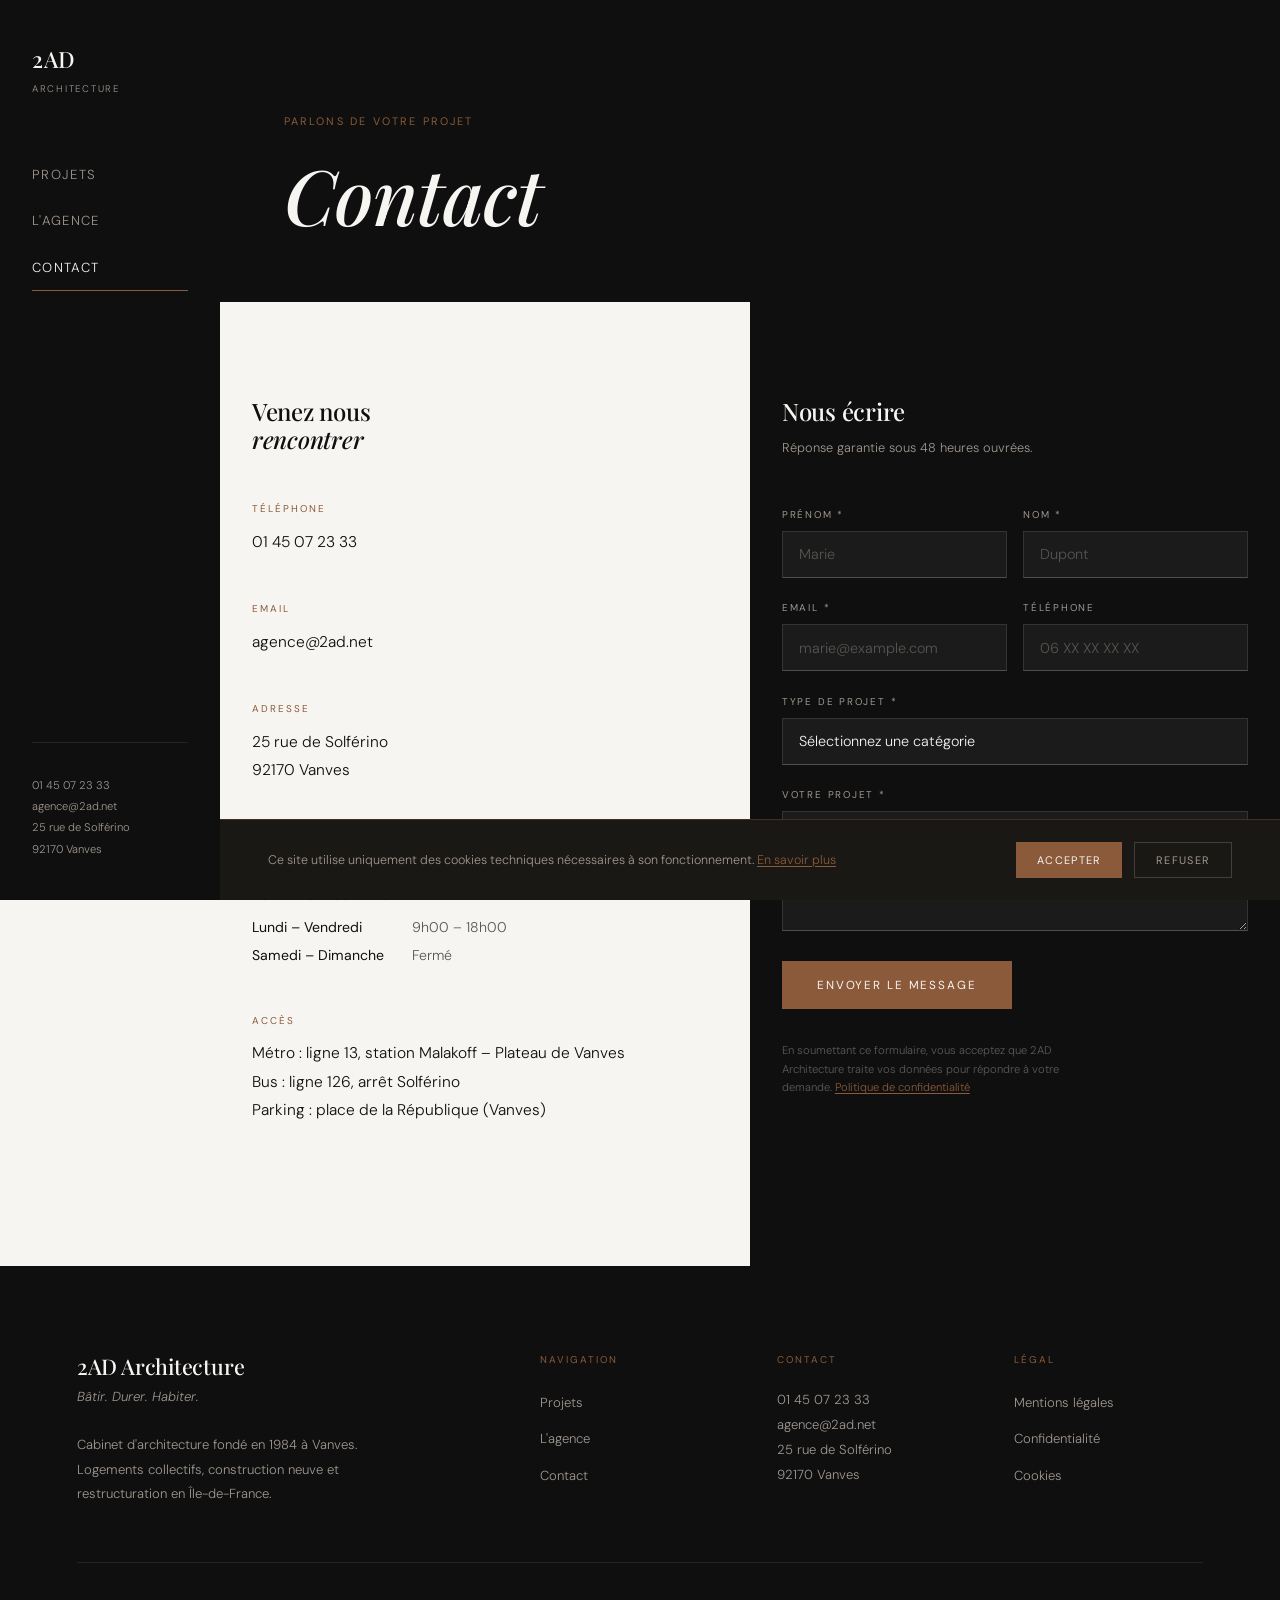
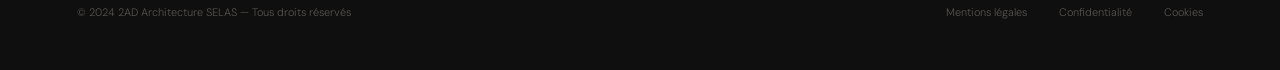
==== contact.html @ fd00f92d "feat: site premium 2AD Architecture — Direction B SILENCE Site statique 7 pages pour 2AD Architectur" ====
<!DOCTYPE html>
<html lang="fr">
<head>
  <meta charset="UTF-8" />
  <meta name="viewport" content="width=device-width, initial-scale=1.0" />
  <title>Contact — Architecte à Vanves | 2AD Architecture</title>
  <meta name="description" content="Contactez 2AD Architecture à Vanves (92170). Tél. 01 45 07 23 33 — agence@2ad.net. Du lundi au vendredi, 9h–18h." />
  <link rel="canonical" href="https://www.2ad.net/contact.html" />
  <meta property="og:type"        content="website" />
  <meta property="og:url"         content="https://www.2ad.net/contact.html" />
  <meta property="og:title"       content="Contact — 2AD Architecture, Vanves" />
  <meta property="og:description" content="Parlons de votre projet. 01 45 07 23 33 — agence@2ad.net." />
  <link rel="preconnect" href="https://fonts.googleapis.com" />
  <link rel="preconnect" href="https://fonts.gstatic.com" crossorigin />
  <link rel="stylesheet" href="css/style.css" />
  <link rel="icon" type="image/svg+xml" href="data:image/svg+xml,<svg xmlns='http://www.w3.org/2000/svg' viewBox='0 0 32 32'><rect width='32' height='32' fill='%230F0F0F'/><text x='4' y='24' font-size='20' fill='%23F7F5F2' font-family='serif'>2A</text></svg>" />
</head>

<body>

  <nav class="nav-sidebar" id="nav-sidebar" aria-label="Navigation principale">
    <a href="index.html" class="nav-logo" aria-label="2AD Architecture — retour à l'accueil">
      <span class="nav-logo-name">2AD</span>
      <span class="nav-logo-sub">Architecture</span>
    </a>
    <ul class="nav-links" role="list">
      <li><a href="projets.html">Projets</a></li>
      <li><a href="agence.html">L'agence</a></li>
      <li><a href="contact.html">Contact</a></li>
    </ul>
    <div class="nav-footer">
      <address>
        <a href="tel:+33145072333">01 45 07 23 33</a>
        <a href="mailto:agence@2ad.net">agence@2ad.net</a>
        <p>25 rue de Solférino<br>92170 Vanves</p>
      </address>
    </div>
  </nav>

  <button class="nav-toggle" aria-expanded="false" aria-controls="nav-sidebar" aria-label="Ouvrir le menu">
    <span></span><span></span><span></span>
  </button>

  <main class="site-main">

    <!-- PAGE HERO -->
    <header class="page-hero">
      <span class="label">Parlons de votre projet</span>
      <h1>Contact</h1>
    </header>

    <!-- LAYOUT CONTACT -->
    <div class="contact-layout">

      <!-- COLONNE INFOS -->
      <section class="contact-info-col" aria-labelledby="infos-titre">
        <h2 id="infos-titre">Venez nous<br><em>rencontrer</em></h2>

        <div class="contact-detail fade-in">
          <strong>Téléphone</strong>
          <a href="tel:+33145072333">01 45 07 23 33</a>
        </div>

        <div class="contact-detail fade-in fade-in-d1">
          <strong>Email</strong>
          <a href="mailto:agence@2ad.net">agence@2ad.net</a>
        </div>

        <div class="contact-detail fade-in fade-in-d2">
          <strong>Adresse</strong>
          <!-- NAP identique partout sur le site -->
          <p>25 rue de Solférino<br>92170 Vanves</p>
          <!-- Lien vers Google Maps — placeholder cliquable sans iframe de traçage -->
          <a
            href="https://maps.google.com/?q=25+rue+de+Solferino+92170+Vanves"
            target="_blank"
            rel="noopener noreferrer"
            class="map-link"
            aria-label="Voir 2AD Architecture sur Google Maps (ouvre dans un nouvel onglet)"
          >
            <svg width="12" height="12" viewBox="0 0 24 24" fill="none" stroke="currentColor" stroke-width="2" aria-hidden="true"><path d="M21 10c0 7-9 13-9 13s-9-6-9-13a9 9 0 0 1 18 0z"/><circle cx="12" cy="10" r="3"/></svg>
            Voir sur Google Maps
          </a>
        </div>

        <div class="contact-detail fade-in">
          <strong>Horaires d'ouverture</strong>
          <!-- À VÉRIFIER avec le client — horaires indicatifs -->
          <div class="horaires-table" role="list">
            <span class="jour" role="listitem">Lundi – Vendredi</span>
            <span class="heure">9h00 – 18h00</span>
            <span class="jour" role="listitem">Samedi – Dimanche</span>
            <span class="heure">Fermé</span>
          </div>
        </div>

        <div class="contact-detail fade-in fade-in-d1">
          <strong>Accès</strong>
          <p>Métro : ligne 13, station Malakoff – Plateau de Vanves<br>
          Bus : ligne 126, arrêt Solférino<br>
          Parking : place de la République (Vanves)</p>
        </div>
      </section>

      <!-- COLONNE FORMULAIRE -->
      <section class="contact-form-col" aria-labelledby="form-titre">
        <h2 id="form-titre">Nous écrire</h2>
        <p class="form-note">
          Réponse garantie sous 48 heures ouvrées.
        </p>

        <!--
          INTÉGRATION EMAIL — À CONNECTER AVANT MISE EN LIGNE :
          Option recommandée : Formspree (https://formspree.io)
          → Remplacer action="#" par action="https://formspree.io/f/VOTRE_ID"
          → Supprimer l'écouteur JS de soumission si Formspree gère la réponse nativement
          Option B : Netlify Forms → ajouter attributs netlify et netlify-honeypot="website"
        -->
        <form
          class="contact-form"
          action="#"
          method="POST"
          novalidate
          aria-label="Formulaire de contact 2AD Architecture"
        >
          <!-- Honeypot anti-spam — ne pas afficher à l'utilisateur -->
          <div class="form-trap" aria-hidden="true">
            <label for="website">Ne pas remplir ce champ</label>
            <input type="text" id="website" name="website" tabindex="-1" autocomplete="off" />
          </div>

          <div class="form-row">
            <div class="form-group">
              <label for="prenom">Prénom <span aria-label="obligatoire">*</span></label>
              <input
                type="text"
                id="prenom"
                name="prenom"
                placeholder="Marie"
                autocomplete="given-name"
                required
              />
            </div>
            <div class="form-group">
              <label for="nom">Nom <span aria-label="obligatoire">*</span></label>
              <input
                type="text"
                id="nom"
                name="nom"
                placeholder="Dupont"
                autocomplete="family-name"
                required
              />
            </div>
          </div>

          <div class="form-row">
            <div class="form-group">
              <label for="email">Email <span aria-label="obligatoire">*</span></label>
              <input
                type="email"
                id="email"
                name="email"
                placeholder="marie@example.com"
                autocomplete="email"
                required
              />
            </div>
            <div class="form-group">
              <label for="telephone">Téléphone</label>
              <input
                type="tel"
                id="telephone"
                name="telephone"
                placeholder="06 XX XX XX XX"
                autocomplete="tel"
              />
            </div>
          </div>

          <div class="form-group">
            <label for="type-projet">Type de projet <span aria-label="obligatoire">*</span></label>
            <select id="type-projet" name="type-projet" required>
              <option value="" disabled selected>Sélectionnez une catégorie</option>
              <option value="logements-collectifs">Logements collectifs</option>
              <option value="construction-neuve">Construction neuve</option>
              <option value="restructuration">Restructuration / Réhabilitation</option>
              <option value="autre">Autre</option>
            </select>
          </div>

          <div class="form-group">
            <label for="message">Votre projet <span aria-label="obligatoire">*</span></label>
            <textarea
              id="message"
              name="message"
              placeholder="Décrivez votre programme, localisation, calendrier souhaité…"
              rows="5"
              required
            ></textarea>
          </div>

          <div class="form-footer">
            <button type="submit" class="btn-primary">Envoyer le message</button>
            <p class="form-legal">
              En soumettant ce formulaire, vous acceptez que 2AD Architecture traite
              vos données pour répondre à votre demande.
              <a href="politique-confidentialite.html">Politique de confidentialité</a>
            </p>
          </div>

          <div class="form-success" role="alert" aria-live="assertive">
            <strong>Votre message a bien été envoyé.</strong><br>
            2AD Architecture vous répondra sous 48 heures ouvrées.
          </div>
        </form>
      </section>
    </div>

  </main>

  <footer>
    <div class="footer-grid">
      <div class="footer-brand">
        <h3>2AD Architecture</h3>
        <p class="footer-tagline">Bâtir. Durer. Habiter.</p>
        <p>Cabinet d'architecture fondé en 1984 à Vanves. Logements collectifs, construction neuve et restructuration en Île-de-France.</p>
      </div>
      <div class="footer-col">
        <h4>Navigation</h4>
        <ul>
          <li><a href="projets.html">Projets</a></li>
          <li><a href="agence.html">L'agence</a></li>
          <li><a href="contact.html">Contact</a></li>
        </ul>
      </div>
      <div class="footer-col">
        <h4>Contact</h4>
        <address>
          <a href="tel:+33145072333">01 45 07 23 33</a>
          <a href="mailto:agence@2ad.net">agence@2ad.net</a>
          <span style="display:block;font-size:.82rem;line-height:1.9;color:var(--pierre)">25 rue de Solférino<br>92170 Vanves</span>
        </address>
      </div>
      <div class="footer-col">
        <h4>Légal</h4>
        <ul>
          <li><a href="mentions-legales.html">Mentions légales</a></li>
          <li><a href="politique-confidentialite.html">Confidentialité</a></li>
          <li><a href="politique-cookies.html">Cookies</a></li>
        </ul>
      </div>
    </div>
    <div class="footer-bottom">
      <p>© 2024 2AD Architecture SELAS — Tous droits réservés</p>
      <nav class="footer-legal" aria-label="Liens légaux">
        <a href="mentions-legales.html">Mentions légales</a>
        <a href="politique-confidentialite.html">Confidentialité</a>
        <a href="politique-cookies.html">Cookies</a>
      </nav>
    </div>
  </footer>

  <div class="cookie-banner" role="dialog" aria-label="Gestion des cookies" aria-live="polite">
    <p>Ce site utilise uniquement des cookies techniques nécessaires à son fonctionnement. <a href="politique-cookies.html">En savoir plus</a></p>
    <div class="cookie-actions">
      <button class="cookie-btn cookie-btn-accept">Accepter</button>
      <button class="cookie-btn cookie-btn-refuse">Refuser</button>
    </div>
  </div>

  <script src="js/main.js" defer></script>
</body>
</html>
---- css/style.css ----
/* ============================================================
   2AD Architecture — Direction B : SILENCE
   Ivoire / Encre / Cuivre brûlé / Pierre
   Playfair Display + DM Sans
   ============================================================ */

@import url('https://fonts.googleapis.com/css2?family=Playfair+Display:ital,wght@0,400;0,500;0,700;1,400;1,500&family=DM+Sans:ital,opsz,wght@0,9..40,300;0,9..40,400;0,9..40,500;1,9..40,300&display=swap');

*, *::before, *::after {
  box-sizing: border-box;
  margin: 0;
  padding: 0;
}

:root {
  --ivoire:       #F7F5F2;
  --encre:        #0F0F0F;
  --cuivre:       #8B5A3A;
  --pierre:       #A09890;
  --pierre-clair: #E4E1DC;
  --blanc:        #FFFFFF;
  --nav-w:        220px;
  --ease:         cubic-bezier(0.4, 0, 0.2, 1);
}

html {
  font-size: 16px;
  scroll-behavior: smooth;
  -webkit-text-size-adjust: 100%;
}

body {
  background: var(--ivoire);
  color: var(--encre);
  font-family: 'DM Sans', system-ui, sans-serif;
  font-weight: 300;
  line-height: 1.7;
  overflow-x: hidden;
}

::-webkit-scrollbar { width: 5px; }
::-webkit-scrollbar-track { background: var(--ivoire); }
::-webkit-scrollbar-thumb { background: var(--pierre); border-radius: 3px; }

/* ── Typographie ── */
h1, h2, h3, h4 {
  font-family: 'Playfair Display', Georgia, serif;
  font-weight: 500;
  line-height: 1.15;
  letter-spacing: -0.01em;
}
h1 { font-size: clamp(2.8rem, 6vw, 5rem); }
h2 { font-size: clamp(1.9rem, 4vw, 3rem); }
h3 { font-size: clamp(1.3rem, 2.5vw, 1.8rem); }
p  { max-width: 62ch; }
a  { color: inherit; text-decoration: none; }
img { display: block; max-width: 100%; height: auto; }
address { font-style: normal; }

/* ── Utilitaires ── */
.sr-only {
  position: absolute; width: 1px; height: 1px; padding: 0;
  margin: -1px; overflow: hidden; clip: rect(0,0,0,0);
  white-space: nowrap; border: 0;
}
.cuivre { color: var(--cuivre); }
.label {
  display: block;
  font-size: 0.68rem;
  font-weight: 400;
  letter-spacing: 0.2em;
  text-transform: uppercase;
  color: var(--cuivre);
}

/* ── Animations scroll ── */
.fade-in {
  opacity: 0;
  transform: translateY(28px);
  transition: opacity 0.75s var(--ease), transform 0.75s var(--ease);
}
.fade-in.visible { opacity: 1; transform: translateY(0); }
.fade-in-d1 { transition-delay: 0.1s; }
.fade-in-d2 { transition-delay: 0.2s; }
.fade-in-d3 { transition-delay: 0.32s; }
.fade-in-d4 { transition-delay: 0.44s; }

/* ============================================================
   NAVIGATION LATÉRALE — Desktop
   ============================================================ */
.nav-sidebar {
  position: fixed;
  top: 0; left: 0;
  width: var(--nav-w);
  height: 100vh;
  background: var(--encre);
  display: flex;
  flex-direction: column;
  padding: 2.5rem 2rem;
  z-index: 200;
  transition: transform 0.4s var(--ease);
}

.nav-logo {
  display: block;
  margin-bottom: 3.5rem;
}
.nav-logo-name {
  display: block;
  font-family: 'Playfair Display', serif;
  font-size: 1.4rem;
  font-weight: 500;
  color: var(--ivoire);
  letter-spacing: 0.03em;
}
.nav-logo-sub {
  display: block;
  font-family: 'DM Sans', sans-serif;
  font-size: 0.6rem;
  font-weight: 300;
  letter-spacing: 0.18em;
  text-transform: uppercase;
  color: var(--pierre);
  margin-top: 0.2rem;
}

.nav-links {
  list-style: none;
  flex: 1;
}
.nav-links li { margin-bottom: 0.15rem; }
.nav-links a {
  display: block;
  font-family: 'DM Sans', sans-serif;
  font-size: 0.82rem;
  font-weight: 300;
  letter-spacing: 0.1em;
  text-transform: uppercase;
  color: var(--pierre);
  padding: 0.65rem 0;
  border-bottom: 1px solid transparent;
  transition: color 0.25s, border-color 0.25s;
}
.nav-links a:hover,
.nav-links a.active {
  color: var(--ivoire);
  border-bottom-color: var(--cuivre);
}

.nav-footer {
  margin-top: auto;
  padding-top: 2rem;
  border-top: 1px solid rgba(160,152,144,0.15);
}
.nav-footer p,
.nav-footer a {
  display: block;
  font-size: 0.7rem;
  font-weight: 300;
  color: var(--pierre);
  line-height: 1.9;
  transition: color 0.2s;
}
.nav-footer a:hover { color: var(--ivoire); }

/* Bouton hamburger */
.nav-toggle {
  display: none;
  position: fixed;
  top: 1.25rem;
  right: 1.25rem;
  z-index: 300;
  background: var(--encre);
  border: none;
  width: 44px;
  height: 44px;
  border-radius: 2px;
  cursor: pointer;
  flex-direction: column;
  align-items: center;
  justify-content: center;
  gap: 5px;
  padding: 0;
}
.nav-toggle span {
  display: block;
  width: 22px;
  height: 1.5px;
  background: var(--ivoire);
  transition: transform 0.3s, opacity 0.3s;
}
.nav-toggle.open span:nth-child(1) { transform: translateY(6.5px) rotate(45deg); }
.nav-toggle.open span:nth-child(2) { opacity: 0; }
.nav-toggle.open span:nth-child(3) { transform: translateY(-6.5px) rotate(-45deg); }

/* ============================================================
   LAYOUT PRINCIPAL
   ============================================================ */
.site-main { margin-left: var(--nav-w); }

/* ============================================================
   HERO
   ============================================================ */
.hero {
  position: relative;
  height: 100vh;
  min-height: 620px;
  overflow: hidden;
}
.hero-img {
  position: absolute;
  inset: 0;
  width: 100%; height: 100%;
  object-fit: cover;
  object-position: center 40%;
  transform: scale(1.06);
  transition: transform 9s ease-out;
}
.hero.loaded .hero-img { transform: scale(1); }

.hero-overlay {
  position: absolute;
  inset: 0;
  background: linear-gradient(
    160deg,
    rgba(15,15,15,0.18) 0%,
    rgba(15,15,15,0.62) 100%
  );
}
.hero-content {
  position: absolute;
  bottom: 11%;
  left: 6%;
  max-width: 680px;
}
.hero-eyelet {
  display: block;
  font-family: 'DM Sans', sans-serif;
  font-size: 0.68rem;
  font-weight: 300;
  letter-spacing: 0.22em;
  text-transform: uppercase;
  color: rgba(228,225,220,0.8);
  margin-bottom: 1.4rem;
}
.hero-title {
  font-size: clamp(3rem, 7.5vw, 6.2rem);
  font-weight: 400;
  font-style: italic;
  color: var(--ivoire);
  line-height: 1.05;
  margin-bottom: 2.2rem;
}
.hero-cta {
  display: inline-flex;
  align-items: center;
  gap: 0.75rem;
  font-family: 'DM Sans', sans-serif;
  font-size: 0.72rem;
  font-weight: 400;
  letter-spacing: 0.18em;
  text-transform: uppercase;
  color: var(--ivoire);
  border-bottom: 1px solid var(--cuivre);
  padding-bottom: 3px;
  transition: color 0.25s, border-color 0.25s, gap 0.25s;
}
.hero-cta::after {
  content: '→';
  font-size: 0.9em;
  transition: transform 0.25s;
}
.hero-cta:hover { color: var(--cuivre); gap: 1.1rem; }

.hero-scroll-hint {
  position: absolute;
  bottom: 2.2rem;
  right: 3rem;
  writing-mode: vertical-rl;
  font-size: 0.58rem;
  letter-spacing: 0.22em;
  text-transform: uppercase;
  color: rgba(247,245,242,0.45);
  display: flex;
  align-items: center;
  gap: 0.8rem;
}
.hero-scroll-hint::after {
  content: '';
  display: block;
  width: 1px;
  height: 52px;
  background: var(--cuivre);
}

/* ============================================================
   INTRO
   ============================================================ */
.section-intro {
  padding: 9rem 6% 8rem;
  max-width: 1000px;
}
.section-intro .label { margin-bottom: 2.5rem; }
.section-intro h2 {
  margin-bottom: 2.2rem;
  max-width: 18ch;
}
.section-intro .lead {
  font-size: 1.08rem;
  line-height: 1.85;
  color: #3C3830;
  max-width: 56ch;
}
.section-intro .lead + .lead { margin-top: 1.25rem; }

/* ============================================================
   CHIFFRES
   ============================================================ */
.section-chiffres {
  display: grid;
  grid-template-columns: repeat(4, 1fr);
  border-top: 1px solid var(--pierre-clair);
  border-bottom: 1px solid var(--pierre-clair);
}
.chiffre {
  padding: 3.5rem 2rem;
  text-align: center;
  border-right: 1px solid var(--pierre-clair);
}
.chiffre:last-child { border-right: none; }
.chiffre-valeur {
  font-family: 'Playfair Display', serif;
  font-size: clamp(2.8rem, 5vw, 4.4rem);
  font-weight: 400;
  color: var(--encre);
  line-height: 1;
  margin-bottom: 0.7rem;
}
.chiffre-label {
  font-size: 0.7rem;
  font-weight: 300;
  letter-spacing: 0.14em;
  text-transform: uppercase;
  color: var(--pierre);
}

/* ============================================================
   PROJETS SÉLECTIONNÉS
   ============================================================ */
.section-projets { padding: 8rem 0; }

.section-projets .section-header {
  padding: 0 6% 5rem;
  display: flex;
  align-items: flex-end;
  justify-content: space-between;
  gap: 2rem;
}
.voir-tous {
  font-size: 0.7rem;
  letter-spacing: 0.16em;
  text-transform: uppercase;
  color: var(--cuivre);
  border-bottom: 1px solid var(--cuivre);
  padding-bottom: 2px;
  white-space: nowrap;
  transition: opacity 0.2s;
}
.voir-tous:hover { opacity: 0.65; }

.projet-item {
  display: grid;
  grid-template-columns: 1fr 1fr;
  min-height: 540px;
  margin-bottom: 3px;
}
.projet-item:nth-child(even) .projet-photo { order: 2; }
.projet-item:nth-child(even) .projet-texte { order: 1; }

.projet-photo {
  position: relative;
  overflow: hidden;
}
.projet-photo img {
  width: 100%; height: 100%;
  object-fit: cover;
  transition: transform 0.9s var(--ease);
}
.projet-item:hover .projet-photo img { transform: scale(1.05); }

.projet-texte {
  background: var(--encre);
  padding: 5.5rem 6%;
  display: flex;
  flex-direction: column;
  justify-content: center;
}
.projet-num {
  font-size: 0.62rem;
  letter-spacing: 0.22em;
  text-transform: uppercase;
  color: var(--pierre);
  margin-bottom: 2.2rem;
}
.projet-titre {
  font-family: 'Playfair Display', serif;
  font-size: clamp(1.6rem, 3vw, 2.5rem);
  font-weight: 400;
  font-style: italic;
  color: var(--ivoire);
  margin-bottom: 0.9rem;
}
.projet-meta {
  font-size: 0.76rem;
  font-weight: 300;
  color: var(--cuivre);
  letter-spacing: 0.1em;
  margin-bottom: 1.75rem;
}
.projet-desc {
  font-size: 0.88rem;
  font-weight: 300;
  color: var(--pierre);
  line-height: 1.85;
  max-width: 38ch;
  margin-bottom: 3rem;
}
.projet-lien {
  display: inline-flex;
  align-items: center;
  gap: 0.6rem;
  font-size: 0.68rem;
  letter-spacing: 0.18em;
  text-transform: uppercase;
  color: var(--ivoire);
  border-bottom: 1px solid var(--cuivre);
  padding-bottom: 3px;
  align-self: flex-start;
  transition: color 0.25s, gap 0.25s;
}
.projet-lien::after { content: '→'; font-size: 0.85em; }
.projet-lien:hover { color: var(--cuivre); gap: 0.9rem; }

/* ============================================================
   EXPERTISES
   ============================================================ */
.section-expertises {
  padding: 9rem 6%;
  background: var(--blanc);
}
.section-expertises .section-header { margin-bottom: 5rem; }

.expertises-grid {
  display: grid;
  grid-template-columns: repeat(3, 1fr);
  gap: 4rem 3rem;
}
.expertise-item {
  border-top: 1px solid var(--pierre-clair);
  padding-top: 2.2rem;
}
.expertise-index {
  display: block;
  font-size: 0.62rem;
  letter-spacing: 0.22em;
  color: var(--cuivre);
  margin-bottom: 1.5rem;
}
.expertise-item h3 { font-size: 1.25rem; margin-bottom: 1rem; }
.expertise-item p {
  font-size: 0.87rem;
  color: #4A4440;
  line-height: 1.85;
  max-width: 36ch;
}

/* ============================================================
   TÉMOIGNAGES
   ============================================================ */
.section-temoignages { padding: 9rem 6%; }
.section-temoignages .section-header { margin-bottom: 4.5rem; }

.temoignages-grid {
  display: grid;
  grid-template-columns: 1fr 1fr;
  gap: 4rem;
}
.temoignage {
  border-left: 2px solid var(--cuivre);
  padding-left: 2rem;
}
.temoignage blockquote {
  font-family: 'Playfair Display', serif;
  font-style: italic;
  font-size: 1.08rem;
  line-height: 1.72;
  color: var(--encre);
  margin-bottom: 1.75rem;
}
.temoignage cite {
  font-family: 'DM Sans', sans-serif;
  font-style: normal;
  font-size: 0.72rem;
  font-weight: 400;
  letter-spacing: 0.1em;
  text-transform: uppercase;
  color: var(--pierre);
}

/* ============================================================
   CTA CONTACT (bannière photo)
   ============================================================ */
.section-cta {
  position: relative;
  height: 500px;
  overflow: hidden;
  display: flex;
  align-items: center;
}
.cta-bg {
  position: absolute;
  inset: 0;
  width: 100%; height: 100%;
  object-fit: cover;
  object-position: center 60%;
}
.cta-overlay {
  position: absolute;
  inset: 0;
  background: rgba(15,15,15,0.72);
}
.cta-content {
  position: relative;
  z-index: 1;
  padding: 0 6%;
  max-width: 720px;
}
.cta-content h2 {
  color: var(--ivoire);
  margin-bottom: 1.4rem;
}
.cta-content p {
  color: rgba(228,225,220,0.8);
  font-size: 1rem;
  line-height: 1.75;
  margin-bottom: 2.8rem;
  max-width: 50ch;
}

/* ── Boutons ── */
.btn-primary {
  display: inline-block;
  background: var(--cuivre);
  color: var(--ivoire);
  font-family: 'DM Sans', sans-serif;
  font-size: 0.73rem;
  font-weight: 400;
  letter-spacing: 0.16em;
  text-transform: uppercase;
  padding: 1rem 2.2rem;
  border: none;
  cursor: pointer;
  transition: background 0.3s, transform 0.2s;
}
.btn-primary:hover { background: #7A4E30; transform: translateY(-1px); }

.btn-outline {
  display: inline-block;
  background: transparent;
  color: var(--encre);
  font-family: 'DM Sans', sans-serif;
  font-size: 0.73rem;
  font-weight: 400;
  letter-spacing: 0.16em;
  text-transform: uppercase;
  padding: 0.9rem 2rem;
  border: 1px solid currentColor;
  cursor: pointer;
  transition: background 0.3s, color 0.3s;
}
.btn-outline:hover { background: var(--encre); color: var(--ivoire); }

/* ============================================================
   FOOTER
   ============================================================ */
footer {
  background: var(--encre);
  padding: 5.5rem 6% 3rem;
  color: var(--pierre);
}
.footer-grid {
  display: grid;
  grid-template-columns: 2.2fr 1fr 1fr 1fr;
  gap: 3rem;
  padding-bottom: 3.5rem;
  margin-bottom: 2.5rem;
  border-bottom: 1px solid rgba(160,152,144,0.15);
}
.footer-brand h3 {
  font-family: 'Playfair Display', serif;
  font-size: 1.35rem;
  font-weight: 500;
  color: var(--ivoire);
  margin-bottom: 0.4rem;
}
.footer-tagline {
  font-size: 0.75rem;
  font-style: italic;
  color: var(--pierre);
  margin-bottom: 1.5rem;
}
.footer-brand p {
  font-size: 0.82rem;
  line-height: 1.85;
  max-width: 33ch;
}
.footer-col h4 {
  font-family: 'DM Sans', sans-serif;
  font-size: 0.62rem;
  font-weight: 400;
  letter-spacing: 0.2em;
  text-transform: uppercase;
  color: var(--cuivre);
  margin-bottom: 1.4rem;
}
.footer-col ul { list-style: none; }
.footer-col li { margin-bottom: 0.55rem; }
.footer-col a {
  font-size: 0.82rem;
  color: var(--pierre);
  transition: color 0.2s;
  line-height: 1.9;
}
.footer-col a:hover { color: var(--ivoire); }
.footer-col address { line-height: 1; }
.footer-col address a { display: block; font-size: 0.82rem; }

.footer-bottom {
  display: flex;
  align-items: center;
  justify-content: space-between;
  gap: 1.5rem;
  flex-wrap: wrap;
  font-size: 0.68rem;
  color: rgba(160,152,144,0.5);
}
.footer-legal {
  display: flex;
  gap: 2rem;
  flex-wrap: wrap;
}
.footer-legal a {
  font-size: 0.68rem;
  color: rgba(160,152,144,0.5);
  transition: color 0.2s;
}
.footer-legal a:hover { color: var(--pierre); }

/* ============================================================
   BANDEAU COOKIES
   ============================================================ */
.cookie-banner {
  position: fixed;
  bottom: 0;
  left: var(--nav-w);
  right: 0;
  background: #1A1815;
  border-top: 1px solid rgba(139,90,58,0.35);
  padding: 1.4rem 3rem;
  display: flex;
  align-items: center;
  gap: 2.5rem;
  z-index: 400;
  transform: translateY(100%);
  transition: transform 0.5s var(--ease);
}
.cookie-banner.visible { transform: translateY(0); }

.cookie-banner p {
  font-size: 0.78rem;
  color: var(--pierre);
  line-height: 1.65;
  flex: 1;
  max-width: none;
}
.cookie-banner a { color: var(--cuivre); text-decoration: underline; text-underline-offset: 2px; }

.cookie-actions { display: flex; gap: 0.75rem; flex-shrink: 0; }

.cookie-btn {
  font-family: 'DM Sans', sans-serif;
  font-size: 0.68rem;
  font-weight: 400;
  letter-spacing: 0.12em;
  text-transform: uppercase;
  padding: 0.6rem 1.3rem;
  border: none;
  cursor: pointer;
  transition: background 0.2s, color 0.2s;
}
.cookie-btn-accept { background: var(--cuivre); color: var(--ivoire); }
.cookie-btn-accept:hover { background: #7A4E30; }
.cookie-btn-refuse {
  background: transparent;
  color: var(--pierre);
  border: 1px solid rgba(160,152,144,0.3);
}
.cookie-btn-refuse:hover { background: rgba(255,255,255,0.06); color: var(--ivoire); }

/* ============================================================
   PAGE HERO (pages intérieures)
   ============================================================ */
.page-hero {
  background: var(--encre);
  padding: 7rem 6% 4rem;
  min-height: 280px;
  display: flex;
  flex-direction: column;
  justify-content: flex-end;
}
.page-hero .label { margin-bottom: 1.2rem; }
.page-hero h1 { color: var(--ivoire); font-style: italic; }

/* ============================================================
   PAGE PROJETS
   ============================================================ */
.projets-filtres {
  padding: 2.5rem 6%;
  display: flex;
  gap: 0;
  border-bottom: 1px solid var(--pierre-clair);
  overflow-x: auto;
}
.filtre-btn {
  font-family: 'DM Sans', sans-serif;
  font-size: 0.7rem;
  letter-spacing: 0.12em;
  text-transform: uppercase;
  color: var(--pierre);
  background: none;
  border: none;
  border-bottom: 2px solid transparent;
  cursor: pointer;
  padding: 0.6rem 1.5rem 0.6rem 0;
  white-space: nowrap;
  transition: color 0.2s, border-color 0.2s;
}
.filtre-btn.active,
.filtre-btn:hover { color: var(--encre); border-bottom-color: var(--cuivre); }

.projets-grid {
  display: grid;
  grid-template-columns: repeat(3, 1fr);
  gap: 2px;
  padding: 2px;
}
.projet-card {
  position: relative;
  aspect-ratio: 4/3;
  overflow: hidden;
  cursor: pointer;
  background: var(--encre);
}
.projet-card img {
  width: 100%; height: 100%;
  object-fit: cover;
  transition: transform 0.65s var(--ease), opacity 0.4s;
}
.projet-card:hover img { transform: scale(1.07); }
.projet-card-overlay {
  position: absolute;
  inset: 0;
  background: rgba(15,15,15,0);
  transition: background 0.4s;
  display: flex;
  align-items: flex-end;
  padding: 2rem;
}
.projet-card:hover .projet-card-overlay { background: rgba(15,15,15,0.62); }
.projet-card-info {
  opacity: 0;
  transform: translateY(10px);
  transition: opacity 0.35s, transform 0.35s;
}
.projet-card:hover .projet-card-info { opacity: 1; transform: translateY(0); }
.projet-card-info h3 {
  font-family: 'Playfair Display', serif;
  font-size: 1.05rem;
  font-style: italic;
  color: var(--ivoire);
  margin-bottom: 0.3rem;
}
.projet-card-info span {
  font-size: 0.68rem;
  letter-spacing: 0.1em;
  color: var(--cuivre);
  text-transform: uppercase;
}

/* ── Filtre JS ── */
.projet-card[data-hidden="true"] { display: none; }

/* ============================================================
   PAGE AGENCE
   ============================================================ */
.agence-intro {
  display: grid;
  grid-template-columns: 1fr 1fr;
  min-height: 72vh;
}
.agence-photo { position: relative; overflow: hidden; }
.agence-photo img { width: 100%; height: 100%; object-fit: cover; }

.agence-texte {
  padding: 8rem 6%;
  display: flex;
  flex-direction: column;
  justify-content: center;
}
.agence-texte .label { margin-bottom: 2rem; }
.agence-texte h2 { margin-bottom: 2rem; max-width: 16ch; }
.agence-texte p {
  font-size: 0.95rem;
  line-height: 1.85;
  color: #3C3830;
  max-width: 50ch;
}
.agence-texte p + p { margin-top: 1.2rem; }

.agence-valeurs {
  padding: 8rem 6%;
}
.valeurs-grid {
  display: grid;
  grid-template-columns: repeat(3, 1fr);
  gap: 4rem 3rem;
  margin-top: 4.5rem;
}
.valeur {
  border-top: 1px solid var(--pierre-clair);
  padding-top: 2rem;
}
.valeur-index {
  display: block;
  font-size: 0.62rem;
  letter-spacing: 0.22em;
  color: var(--cuivre);
  margin-bottom: 1.2rem;
}
.valeur h3 { font-size: 1.2rem; margin-bottom: 0.9rem; }
.valeur p { font-size: 0.87rem; color: #4A4440; line-height: 1.85; max-width: 36ch; }

.agence-certifs {
  padding: 7rem 6%;
  background: var(--encre);
}
.agence-certifs .label { margin-bottom: 3.5rem; }
.agence-certifs h2 { color: var(--ivoire); margin-bottom: 4rem; }

.certifs-grid {
  display: grid;
  grid-template-columns: repeat(4, 1fr);
  gap: 2px;
}
.certif {
  background: #161410;
  padding: 2.5rem 2rem;
  text-align: center;
  border: 1px solid rgba(160,152,144,0.1);
}
.certif-nom {
  font-family: 'Playfair Display', serif;
  font-size: 1.1rem;
  font-weight: 500;
  color: var(--ivoire);
  margin-bottom: 0.6rem;
}
.certif-desc {
  font-size: 0.77rem;
  color: var(--pierre);
  line-height: 1.7;
}

/* ============================================================
   PAGE CONTACT
   ============================================================ */
.contact-layout {
  display: grid;
  grid-template-columns: 1fr 1fr;
  min-height: 75vh;
}
.contact-info-col {
  padding: 6rem 6%;
  background: var(--ivoire);
}
.contact-info-col h2 { font-size: 1.5rem; margin-bottom: 3rem; }

.contact-detail { margin-bottom: 2.8rem; }
.contact-detail strong {
  display: block;
  font-family: 'DM Sans', sans-serif;
  font-size: 0.62rem;
  font-weight: 400;
  letter-spacing: 0.2em;
  text-transform: uppercase;
  color: var(--cuivre);
  margin-bottom: 0.6rem;
}
.contact-detail p,
.contact-detail a {
  font-size: 0.97rem;
  line-height: 1.85;
  color: var(--encre);
  transition: color 0.2s;
}
.contact-detail a:hover { color: var(--cuivre); }

.horaires-table {
  display: grid;
  grid-template-columns: auto 1fr;
  gap: 0.25rem 1.75rem;
  font-size: 0.88rem;
}
.horaires-table .jour { color: var(--encre); font-weight: 400; }
.horaires-table .heure { color: #5A5652; }

.map-link {
  display: inline-flex;
  align-items: center;
  gap: 0.5rem;
  font-size: 0.7rem;
  letter-spacing: 0.14em;
  text-transform: uppercase;
  color: var(--cuivre);
  border-bottom: 1px solid var(--cuivre);
  padding-bottom: 2px;
  margin-top: 1.75rem;
  transition: opacity 0.2s;
}
.map-link:hover { opacity: 0.7; }
.map-link svg { flex-shrink: 0; }

/* Formulaire */
.contact-form-col {
  background: var(--encre);
  padding: 6rem 6%;
}
.contact-form-col h2 {
  color: var(--ivoire);
  font-size: 1.5rem;
  margin-bottom: 0.7rem;
}
.form-note {
  font-size: 0.8rem;
  color: var(--pierre);
  margin-bottom: 3rem;
}

.contact-form {
  display: flex;
  flex-direction: column;
  gap: 1.4rem;
}
.form-row {
  display: grid;
  grid-template-columns: 1fr 1fr;
  gap: 1rem;
}
.form-group {
  display: flex;
  flex-direction: column;
  gap: 0.45rem;
}
.form-group label {
  font-size: 0.62rem;
  font-weight: 400;
  letter-spacing: 0.18em;
  text-transform: uppercase;
  color: var(--pierre);
}
.form-group input,
.form-group select,
.form-group textarea {
  background: rgba(247,245,242,0.05);
  border: 1px solid rgba(160,152,144,0.2);
  border-bottom-color: rgba(160,152,144,0.4);
  color: var(--ivoire);
  font-family: 'DM Sans', sans-serif;
  font-size: 0.9rem;
  font-weight: 300;
  padding: 0.85rem 1rem;
  outline: none;
  border-radius: 0;
  -webkit-appearance: none;
  transition: border-color 0.25s;
}
.form-group input::placeholder,
.form-group textarea::placeholder { color: rgba(160,152,144,0.45); }
.form-group input:focus,
.form-group select:focus,
.form-group textarea:focus { border-color: var(--cuivre); border-bottom-color: var(--cuivre); }
.form-group select option { background: #1A1815; color: var(--ivoire); }
.form-group textarea { resize: vertical; min-height: 110px; }

/* Honeypot anti-spam */
.form-trap {
  position: absolute;
  left: -9999px;
  width: 1px; height: 1px;
  opacity: 0;
  pointer-events: none;
  tabindex: -1;
}

.form-footer {
  display: flex;
  align-items: flex-start;
  gap: 2rem;
  flex-wrap: wrap;
  margin-top: 0.5rem;
}
.form-legal {
  font-size: 0.7rem;
  color: rgba(160,152,144,0.55);
  max-width: 40ch;
  line-height: 1.65;
}
.form-legal a { color: var(--cuivre); text-decoration: underline; text-underline-offset: 2px; }

.form-success {
  display: none;
  background: rgba(139,90,58,0.12);
  border: 1px solid rgba(139,90,58,0.35);
  padding: 1.25rem 1.5rem;
  color: var(--ivoire);
  font-size: 0.88rem;
  line-height: 1.7;
  margin-top: 1rem;
}

/* ============================================================
   PAGES LÉGALES
   ============================================================ */
.legal-wrap {
  padding: 5rem 6% 7rem;
  max-width: 860px;
}
.legal-wrap h2 {
  font-size: 1.3rem;
  margin: 3rem 0 1rem;
}
.legal-wrap h3 {
  font-family: 'DM Sans', sans-serif;
  font-size: 0.95rem;
  font-weight: 500;
  margin: 1.75rem 0 0.5rem;
  letter-spacing: 0;
}
.legal-wrap p,
.legal-wrap li {
  font-size: 0.9rem;
  line-height: 1.85;
  color: #3C3830;
  max-width: none;
}
.legal-wrap ul {
  padding-left: 1.5rem;
  margin: 0.75rem 0;
}
.legal-wrap li { margin-bottom: 0.3rem; }
.legal-wrap a { color: var(--cuivre); text-decoration: underline; text-underline-offset: 2px; }
.legal-wrap a:hover { opacity: 0.8; }
.legal-alert {
  background: #fff;
  border-left: 3px solid var(--cuivre);
  padding: 1.2rem 1.5rem;
  margin: 1.5rem 0;
  font-size: 0.88rem;
  line-height: 1.75;
  color: #3C3830;
}

/* ============================================================
   RESPONSIVE
   ============================================================ */
@media (max-width: 1024px) {
  :root { --nav-w: 0px; }

  .nav-sidebar {
    transform: translateX(-260px);
    width: 260px;
    box-shadow: none;
  }
  .nav-sidebar.open {
    transform: translateX(0);
    box-shadow: 4px 0 40px rgba(0,0,0,0.4);
  }
  .nav-toggle { display: flex; }
  .site-main { margin-left: 0; }
  .cookie-banner { left: 0; }

  .section-chiffres { grid-template-columns: repeat(2, 1fr); }
  .chiffre:nth-child(2) { border-right: none; }
  .chiffre:nth-child(3) { border-top: 1px solid var(--pierre-clair); }
  .chiffre:nth-child(4) { border-top: 1px solid var(--pierre-clair); border-right: none; }

  .projet-item {
    grid-template-columns: 1fr;
    min-height: auto;
  }
  .projet-item:nth-child(even) .projet-photo { order: 1; }
  .projet-item:nth-child(even) .projet-texte { order: 2; }
  .projet-photo { aspect-ratio: 16/9; }

  .expertises-grid { grid-template-columns: 1fr 1fr; gap: 3rem 2rem; }
  .temoignages-grid { grid-template-columns: 1fr; gap: 3rem; }

  .footer-grid { grid-template-columns: 1fr 1fr; gap: 2.5rem; }

  .contact-layout { grid-template-columns: 1fr; }
  .agence-intro { grid-template-columns: 1fr; }
  .agence-photo { aspect-ratio: 16/9; }
  .certifs-grid { grid-template-columns: repeat(2, 1fr); }
  .valeurs-grid { grid-template-columns: 1fr 1fr; }

  .projets-grid { grid-template-columns: repeat(2, 1fr); }

  .cookie-banner { flex-direction: column; padding: 1.5rem; gap: 1rem; }
  .cookie-actions { align-self: flex-start; }
}

@media (max-width: 640px) {
  .section-chiffres { grid-template-columns: 1fr 1fr; }
  .chiffre { padding: 2.5rem 1.2rem; border-right: 1px solid var(--pierre-clair); }
  .chiffre:nth-child(2) { border-right: none; }
  .chiffre:nth-child(4) { border-right: none; }

  .expertises-grid { grid-template-columns: 1fr; }
  .valeurs-grid { grid-template-columns: 1fr; }
  .certifs-grid { grid-template-columns: 1fr 1fr; }
  .projets-grid { grid-template-columns: 1fr; }
  .footer-grid { grid-template-columns: 1fr; gap: 2rem; }
  .footer-bottom { flex-direction: column; align-items: flex-start; }
  .form-row { grid-template-columns: 1fr; }

  .section-projets .section-header { flex-direction: column; align-items: flex-start; gap: 1rem; }

  .hero-title { font-size: 2.8rem; }
  .hero-content { left: 5%; right: 5%; }
  .hero-scroll-hint { display: none; }

  .agence-texte { padding: 4rem 5%; }
  .contact-info-col,
  .contact-form-col { padding: 4rem 5%; }
}
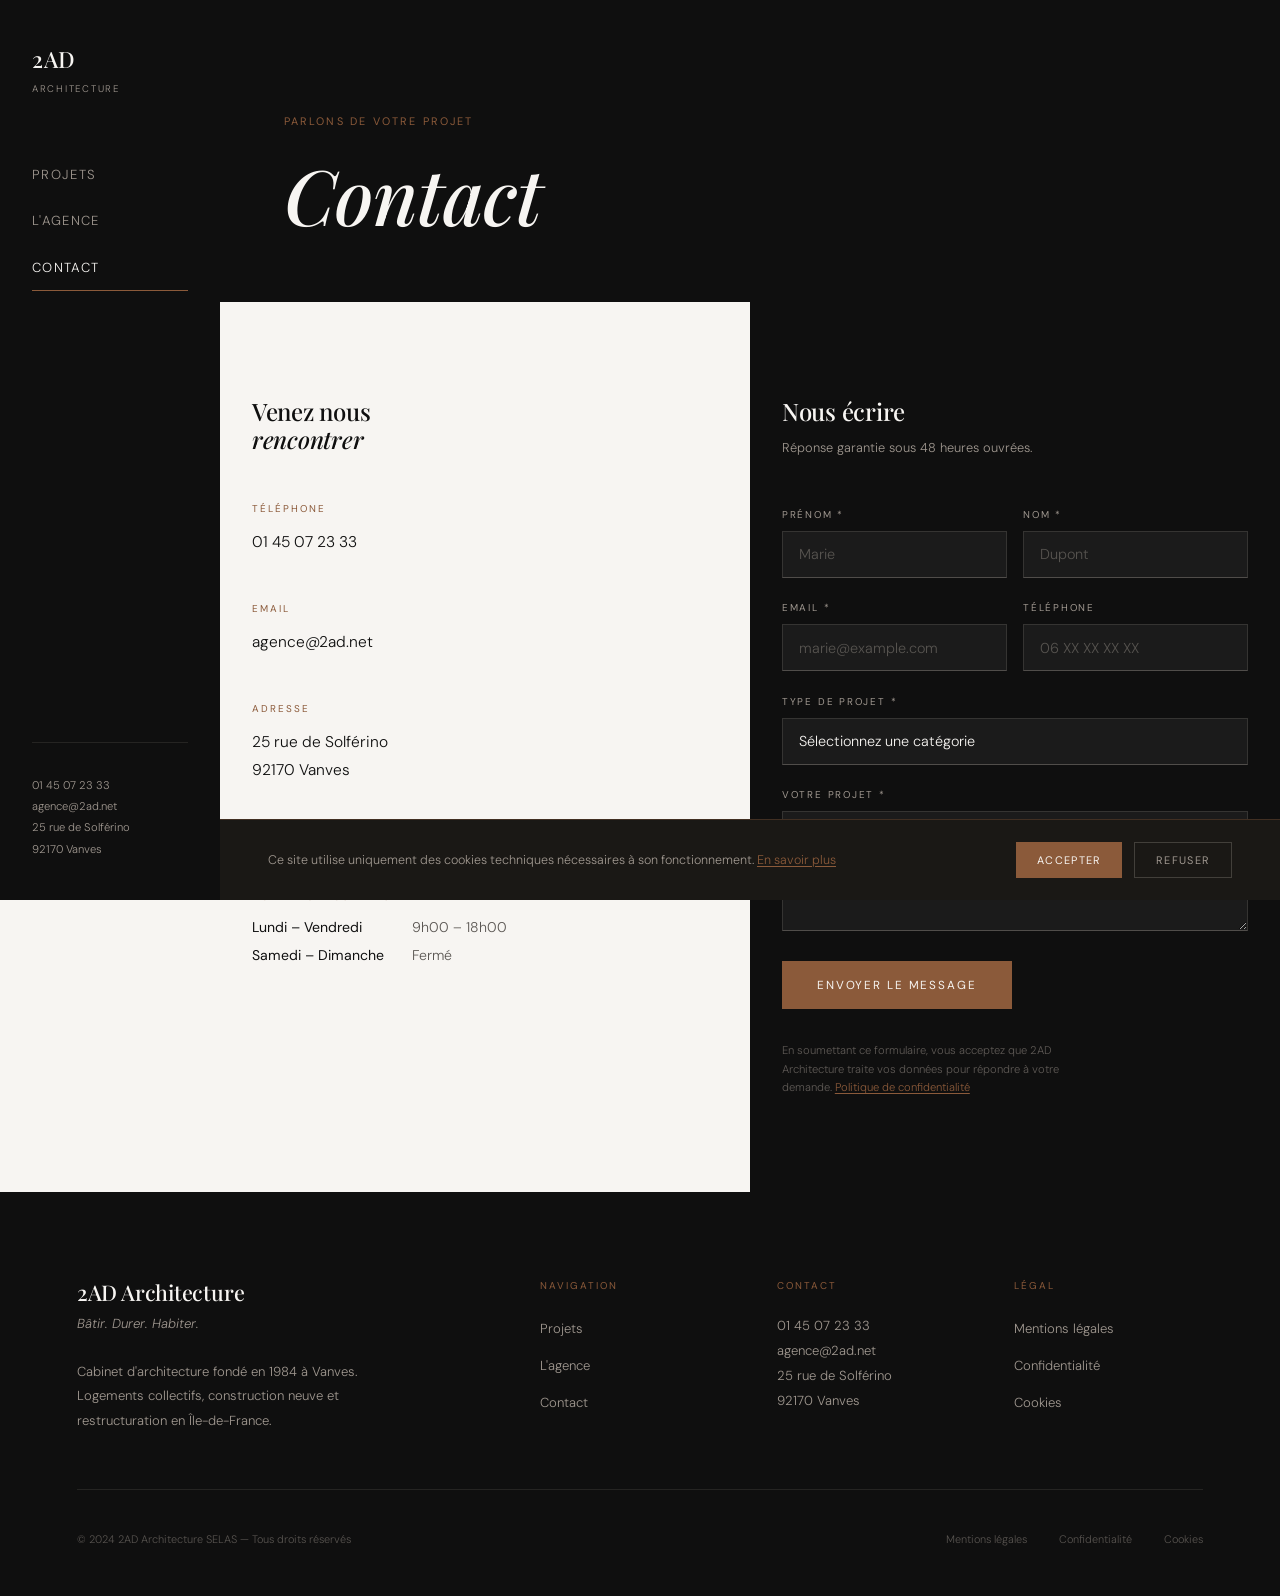
==== commit ce9bf262: "fix: corrections audit — mobile padding, transport fictif, CTA passif - CSS: réduction padding mobil" ====
--- a/contact.html
+++ b/contact.html
@@ -94,12 +94,13 @@
           </div>
         </div>
 
+        <!-- ACCÈS — À COMPLÉTER avec les vraies informations de transport avant mise en ligne -->
+        <!--
         <div class="contact-detail fade-in fade-in-d1">
           <strong>Accès</strong>
-          <p>Métro : ligne 13, station Malakoff – Plateau de Vanves<br>
-          Bus : ligne 126, arrêt Solférino<br>
-          Parking : place de la République (Vanves)</p>
-        </div>
+          <p>[À COMPLÉTER : métro / bus / parking à vérifier sur place]</p>
+        </div>
+        -->
       </section>
 
       <!-- COLONNE FORMULAIRE -->
--- a/css/style.css
+++ b/css/style.css
@@ -1149,7 +1149,29 @@
   .hero-content { left: 5%; right: 5%; }
   .hero-scroll-hint { display: none; }
 
+  /* Padding réduit sur mobile — 9rem (144px) trop lourd sur petit écran */
+  .section-intro    { padding: 4.5rem 5% 4rem; }
+  .section-projets  { padding: 4.5rem 0; }
+  .section-expertises { padding: 4.5rem 5%; }
+  .section-temoignages { padding: 4.5rem 5%; }
+  .section-projets .section-header { padding: 0 5% 3rem; }
+  .agence-valeurs   { padding: 4.5rem 5%; }
+  .agence-certifs   { padding: 4rem 5%; }
+  footer            { padding: 3.5rem 5% 2.5rem; }
+
   .agence-texte { padding: 4rem 5%; }
   .contact-info-col,
   .contact-form-col { padding: 4rem 5%; }
 }
+
+/* Respect du mouvement réduit (accessibilité WCAG AA) */
+@media (prefers-reduced-motion: reduce) {
+  .fade-in {
+    opacity: 1;
+    transform: none;
+    transition: none;
+  }
+  .hero-img { transition: none; }
+  .projet-photo img,
+  .projet-card img { transition: none; }
+}
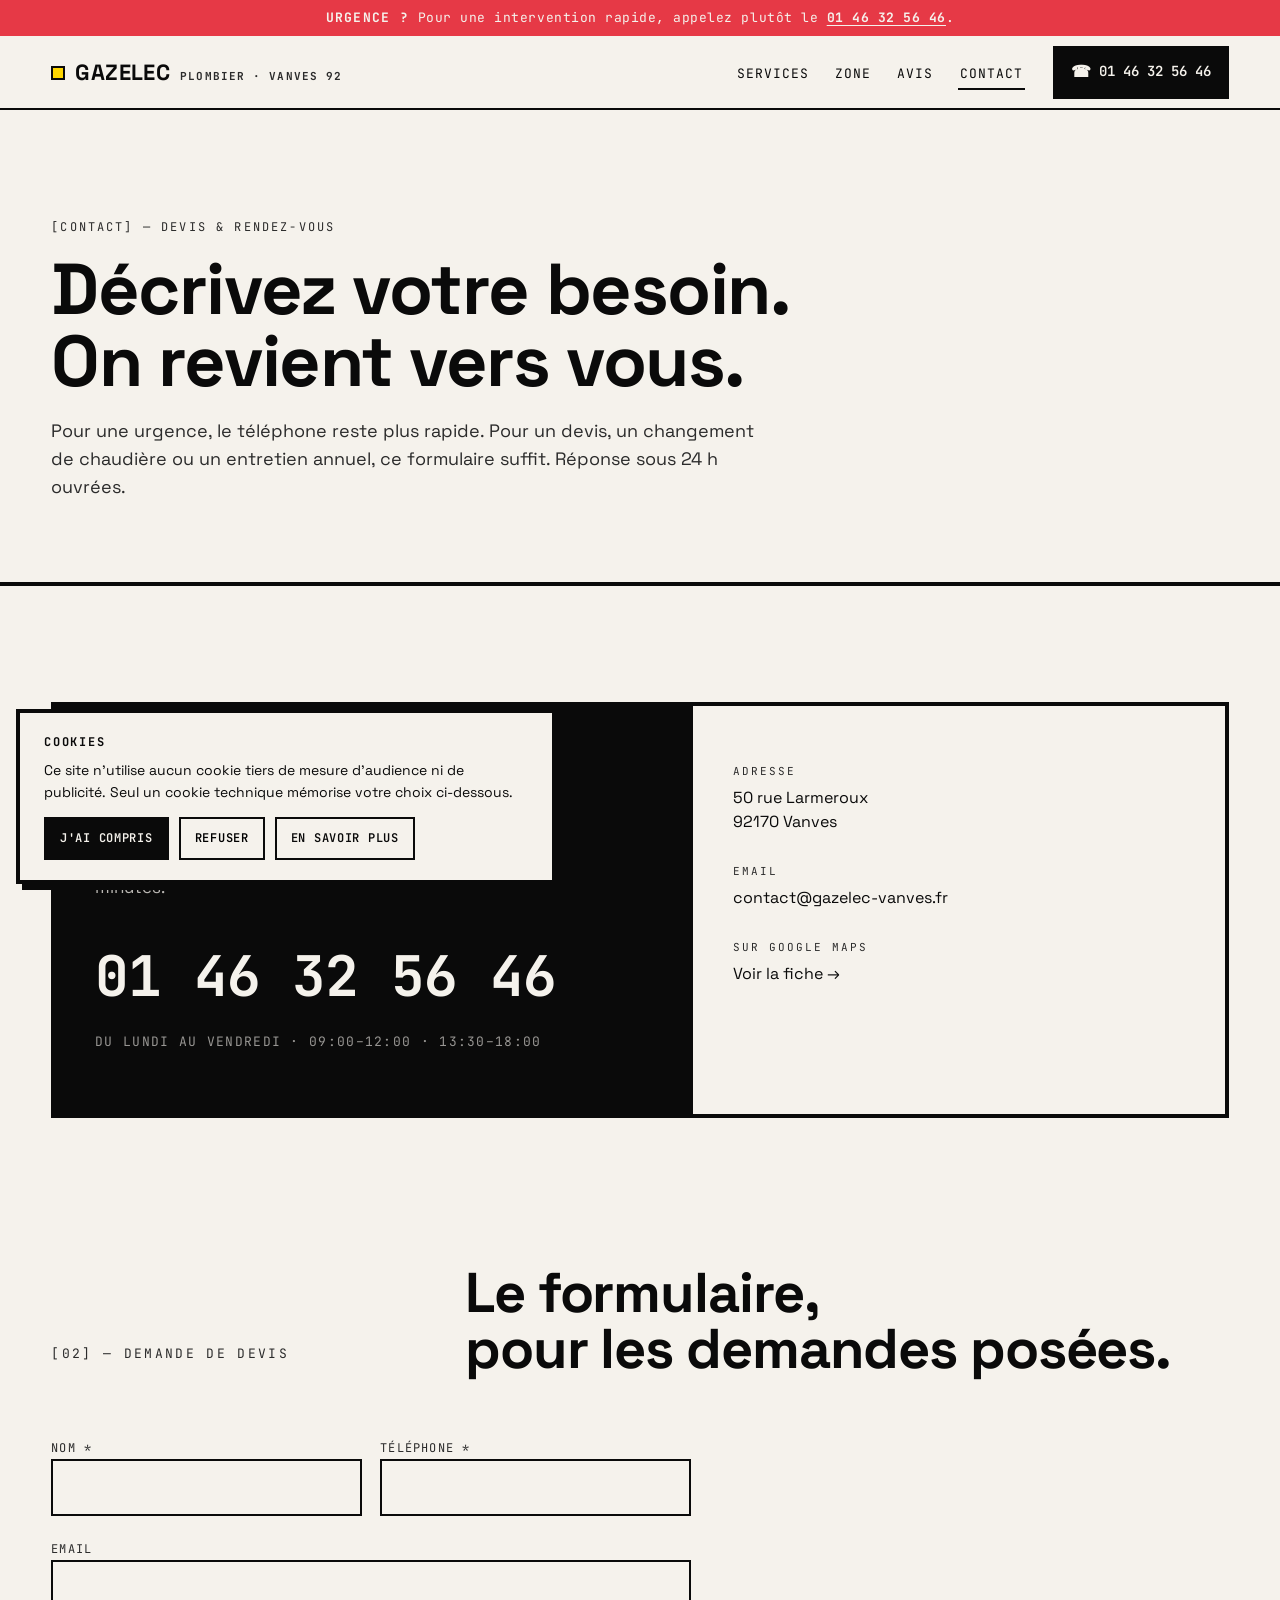
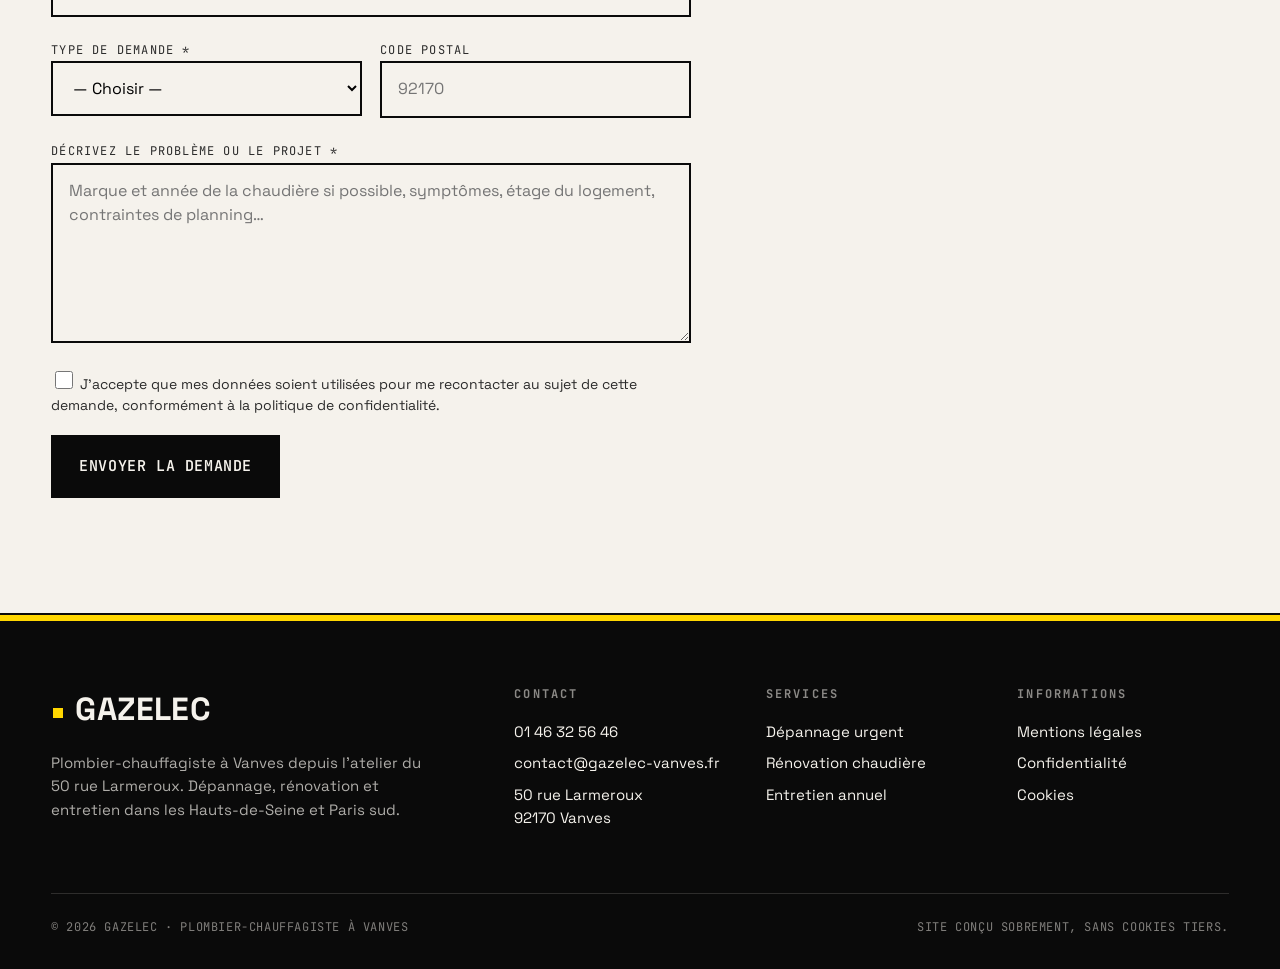
==== commit e6152714: "feat: site Gazelec — plombier-chauffagiste à Vanves Direction artistique « Urgence maîtrisée » (brut" ====
--- a/contact.html
+++ b/contact.html
@@ -3,272 +3,224 @@
 <head>
   <meta charset="UTF-8" />
   <meta name="viewport" content="width=device-width, initial-scale=1.0" />
-  <title>Contact — Architecte à Vanves | 2AD Architecture</title>
-  <meta name="description" content="Contactez 2AD Architecture à Vanves (92170). Tél. 01 45 07 23 33 — agence@2ad.net. Du lundi au vendredi, 9h–18h." />
-  <link rel="canonical" href="https://www.2ad.net/contact.html" />
-  <meta property="og:type"        content="website" />
-  <meta property="og:url"         content="https://www.2ad.net/contact.html" />
-  <meta property="og:title"       content="Contact — 2AD Architecture, Vanves" />
-  <meta property="og:description" content="Parlons de votre projet. 01 45 07 23 33 — agence@2ad.net." />
+
+  <title>Contact & devis | Gazelec — Plombier à Vanves</title>
+  <meta name="description" content="Demandez un devis ou un rendez-vous à Gazelec, plombier-chauffagiste à Vanves. Réponse sous 24 h ouvrées. Tél. 01 46 32 56 46." />
+  <link rel="canonical" href="https://www.gazelec-vanves.fr/contact.html" />
+
+  <meta property="og:type" content="website" />
+  <meta property="og:title" content="Contact — Gazelec, plombier à Vanves" />
+  <meta property="og:description" content="Devis et rendez-vous. 50 rue Larmeroux, 92170 Vanves. Tél. 01 46 32 56 46." />
+  <meta property="og:locale" content="fr_FR" />
+
+  <link rel="icon" href="data:image/svg+xml,%3Csvg xmlns='http://www.w3.org/2000/svg' viewBox='0 0 100 100'%3E%3Crect width='100' height='100' fill='%230A0A0A'/%3E%3Crect x='30' y='30' width='40' height='40' fill='%23FFD600' stroke='%230A0A0A' stroke-width='4'/%3E%3C/svg%3E" />
+
   <link rel="preconnect" href="https://fonts.googleapis.com" />
   <link rel="preconnect" href="https://fonts.gstatic.com" crossorigin />
+  <link rel="stylesheet" href="https://fonts.googleapis.com/css2?family=Space+Grotesk:wght@400;500;700&family=JetBrains+Mono:wght@400;500;600;700&display=swap" />
   <link rel="stylesheet" href="css/style.css" />
-  <link rel="icon" type="image/svg+xml" href="data:image/svg+xml,<svg xmlns='http://www.w3.org/2000/svg' viewBox='0 0 32 32'><rect width='32' height='32' fill='%230F0F0F'/><text x='4' y='24' font-size='20' fill='%23F7F5F2' font-family='serif'>2A</text></svg>" />
 </head>
-
 <body>
-
-  <nav class="nav-sidebar" id="nav-sidebar" aria-label="Navigation principale">
-    <a href="index.html" class="nav-logo" aria-label="2AD Architecture — retour à l'accueil">
-      <span class="nav-logo-name">2AD</span>
-      <span class="nav-logo-sub">Architecture</span>
-    </a>
-    <ul class="nav-links" role="list">
-      <li><a href="projets.html">Projets</a></li>
-      <li><a href="agence.html">L'agence</a></li>
-      <li><a href="contact.html">Contact</a></li>
-    </ul>
-    <div class="nav-footer">
-      <address>
-        <a href="tel:+33145072333">01 45 07 23 33</a>
-        <a href="mailto:agence@2ad.net">agence@2ad.net</a>
-        <p>25 rue de Solférino<br>92170 Vanves</p>
-      </address>
-    </div>
-  </nav>
-
-  <button class="nav-toggle" aria-expanded="false" aria-controls="nav-sidebar" aria-label="Ouvrir le menu">
-    <span></span><span></span><span></span>
-  </button>
-
-  <main class="site-main">
-
-    <!-- PAGE HERO -->
-    <header class="page-hero">
-      <span class="label">Parlons de votre projet</span>
-      <h1>Contact</h1>
-    </header>
-
-    <!-- LAYOUT CONTACT -->
-    <div class="contact-layout">
-
-      <!-- COLONNE INFOS -->
-      <section class="contact-info-col" aria-labelledby="infos-titre">
-        <h2 id="infos-titre">Venez nous<br><em>rencontrer</em></h2>
-
-        <div class="contact-detail fade-in">
-          <strong>Téléphone</strong>
-          <a href="tel:+33145072333">01 45 07 23 33</a>
-        </div>
-
-        <div class="contact-detail fade-in fade-in-d1">
-          <strong>Email</strong>
-          <a href="mailto:agence@2ad.net">agence@2ad.net</a>
-        </div>
-
-        <div class="contact-detail fade-in fade-in-d2">
-          <strong>Adresse</strong>
-          <!-- NAP identique partout sur le site -->
-          <p>25 rue de Solférino<br>92170 Vanves</p>
-          <!-- Lien vers Google Maps — placeholder cliquable sans iframe de traçage -->
-          <a
-            href="https://maps.google.com/?q=25+rue+de+Solferino+92170+Vanves"
-            target="_blank"
-            rel="noopener noreferrer"
-            class="map-link"
-            aria-label="Voir 2AD Architecture sur Google Maps (ouvre dans un nouvel onglet)"
-          >
-            <svg width="12" height="12" viewBox="0 0 24 24" fill="none" stroke="currentColor" stroke-width="2" aria-hidden="true"><path d="M21 10c0 7-9 13-9 13s-9-6-9-13a9 9 0 0 1 18 0z"/><circle cx="12" cy="10" r="3"/></svg>
-            Voir sur Google Maps
-          </a>
-        </div>
-
-        <div class="contact-detail fade-in">
-          <strong>Horaires d'ouverture</strong>
-          <!-- À VÉRIFIER avec le client — horaires indicatifs -->
-          <div class="horaires-table" role="list">
-            <span class="jour" role="listitem">Lundi – Vendredi</span>
-            <span class="heure">9h00 – 18h00</span>
-            <span class="jour" role="listitem">Samedi – Dimanche</span>
-            <span class="heure">Fermé</span>
-          </div>
-        </div>
-
-        <!-- ACCÈS — À COMPLÉTER avec les vraies informations de transport avant mise en ligne -->
-        <!--
-        <div class="contact-detail fade-in fade-in-d1">
-          <strong>Accès</strong>
-          <p>[À COMPLÉTER : métro / bus / parking à vérifier sur place]</p>
-        </div>
-        -->
-      </section>
-
-      <!-- COLONNE FORMULAIRE -->
-      <section class="contact-form-col" aria-labelledby="form-titre">
-        <h2 id="form-titre">Nous écrire</h2>
-        <p class="form-note">
-          Réponse garantie sous 48 heures ouvrées.
-        </p>
-
-        <!--
-          INTÉGRATION EMAIL — À CONNECTER AVANT MISE EN LIGNE :
-          Option recommandée : Formspree (https://formspree.io)
-          → Remplacer action="#" par action="https://formspree.io/f/VOTRE_ID"
-          → Supprimer l'écouteur JS de soumission si Formspree gère la réponse nativement
-          Option B : Netlify Forms → ajouter attributs netlify et netlify-honeypot="website"
-        -->
-        <form
-          class="contact-form"
-          action="#"
-          method="POST"
-          novalidate
-          aria-label="Formulaire de contact 2AD Architecture"
-        >
-          <!-- Honeypot anti-spam — ne pas afficher à l'utilisateur -->
-          <div class="form-trap" aria-hidden="true">
-            <label for="website">Ne pas remplir ce champ</label>
-            <input type="text" id="website" name="website" tabindex="-1" autocomplete="off" />
-          </div>
-
-          <div class="form-row">
-            <div class="form-group">
-              <label for="prenom">Prénom <span aria-label="obligatoire">*</span></label>
-              <input
-                type="text"
-                id="prenom"
-                name="prenom"
-                placeholder="Marie"
-                autocomplete="given-name"
-                required
-              />
-            </div>
-            <div class="form-group">
-              <label for="nom">Nom <span aria-label="obligatoire">*</span></label>
-              <input
-                type="text"
-                id="nom"
-                name="nom"
-                placeholder="Dupont"
-                autocomplete="family-name"
-                required
-              />
-            </div>
-          </div>
-
-          <div class="form-row">
-            <div class="form-group">
-              <label for="email">Email <span aria-label="obligatoire">*</span></label>
-              <input
-                type="email"
-                id="email"
-                name="email"
-                placeholder="marie@example.com"
-                autocomplete="email"
-                required
-              />
-            </div>
-            <div class="form-group">
-              <label for="telephone">Téléphone</label>
-              <input
-                type="tel"
-                id="telephone"
-                name="telephone"
-                placeholder="06 XX XX XX XX"
-                autocomplete="tel"
-              />
-            </div>
-          </div>
-
-          <div class="form-group">
-            <label for="type-projet">Type de projet <span aria-label="obligatoire">*</span></label>
-            <select id="type-projet" name="type-projet" required>
-              <option value="" disabled selected>Sélectionnez une catégorie</option>
-              <option value="logements-collectifs">Logements collectifs</option>
-              <option value="construction-neuve">Construction neuve</option>
-              <option value="restructuration">Restructuration / Réhabilitation</option>
-              <option value="autre">Autre</option>
-            </select>
-          </div>
-
-          <div class="form-group">
-            <label for="message">Votre projet <span aria-label="obligatoire">*</span></label>
-            <textarea
-              id="message"
-              name="message"
-              placeholder="Décrivez votre programme, localisation, calendrier souhaité…"
-              rows="5"
-              required
-            ></textarea>
-          </div>
-
-          <div class="form-footer">
-            <button type="submit" class="btn-primary">Envoyer le message</button>
-            <p class="form-legal">
-              En soumettant ce formulaire, vous acceptez que 2AD Architecture traite
-              vos données pour répondre à votre demande.
-              <a href="politique-confidentialite.html">Politique de confidentialité</a>
-            </p>
-          </div>
-
-          <div class="form-success" role="alert" aria-live="assertive">
-            <strong>Votre message a bien été envoyé.</strong><br>
-            2AD Architecture vous répondra sous 48 heures ouvrées.
-          </div>
-        </form>
-      </section>
-    </div>
-
-  </main>
-
-  <footer>
-    <div class="footer-grid">
-      <div class="footer-brand">
-        <h3>2AD Architecture</h3>
-        <p class="footer-tagline">Bâtir. Durer. Habiter.</p>
-        <p>Cabinet d'architecture fondé en 1984 à Vanves. Logements collectifs, construction neuve et restructuration en Île-de-France.</p>
-      </div>
-      <div class="footer-col">
-        <h4>Navigation</h4>
-        <ul>
-          <li><a href="projets.html">Projets</a></li>
-          <li><a href="agence.html">L'agence</a></li>
-          <li><a href="contact.html">Contact</a></li>
+  <a class="skip-link" href="#main">Aller au contenu</a>
+
+  <div class="urgency-bar" role="region" aria-label="Contact urgence">
+    <strong>Urgence&nbsp;?</strong>
+    Pour une intervention rapide, appelez plutôt le <a href="tel:+33146325646">01&nbsp;46&nbsp;32&nbsp;56&nbsp;46</a>.
+  </div>
+
+  <header class="site-header">
+    <div class="container site-header__inner">
+      <a class="brand" href="index.html" aria-label="Gazelec — accueil">
+        <span class="brand__mark" aria-hidden="true"></span>
+        <span class="brand__name">GAZELEC</span>
+        <span class="brand__tag">Plombier · Vanves 92</span>
+      </a>
+      <nav class="nav" data-nav aria-label="Navigation principale">
+        <button class="nav-toggle" type="button" data-nav-toggle aria-label="Ouvrir le menu" aria-expanded="false">
+          <span class="nav-toggle__bars" aria-hidden="true"></span>
+        </button>
+        <ul class="nav__list">
+          <li><a href="index.html#services">Services</a></li>
+          <li><a href="index.html#zone">Zone</a></li>
+          <li><a href="index.html#avis">Avis</a></li>
+          <li><a href="contact.html" aria-current="page">Contact</a></li>
         </ul>
-      </div>
-      <div class="footer-col">
-        <h4>Contact</h4>
-        <address>
-          <a href="tel:+33145072333">01 45 07 23 33</a>
-          <a href="mailto:agence@2ad.net">agence@2ad.net</a>
-          <span style="display:block;font-size:.82rem;line-height:1.9;color:var(--pierre)">25 rue de Solférino<br>92170 Vanves</span>
-        </address>
-      </div>
-      <div class="footer-col">
-        <h4>Légal</h4>
-        <ul>
-          <li><a href="mentions-legales.html">Mentions légales</a></li>
-          <li><a href="politique-confidentialite.html">Confidentialité</a></li>
-          <li><a href="politique-cookies.html">Cookies</a></li>
-        </ul>
-      </div>
-    </div>
-    <div class="footer-bottom">
-      <p>© 2024 2AD Architecture SELAS — Tous droits réservés</p>
-      <nav class="footer-legal" aria-label="Liens légaux">
-        <a href="mentions-legales.html">Mentions légales</a>
-        <a href="politique-confidentialite.html">Confidentialité</a>
-        <a href="politique-cookies.html">Cookies</a>
+        <a class="btn-tel-header" href="tel:+33146325646">
+          <span>01&nbsp;46&nbsp;32&nbsp;56&nbsp;46</span>
+        </a>
       </nav>
     </div>
+  </header>
+
+  <main id="main">
+    <section class="page-hero">
+      <div class="container">
+        <p class="page-hero__eyebrow">[Contact] — Devis & rendez-vous</p>
+        <h1 class="page-hero__title">Décrivez votre besoin.<br />On revient vers vous.</h1>
+        <p class="page-hero__lede">
+          Pour une urgence, le téléphone reste plus rapide. Pour un devis, un changement de chaudière ou un entretien annuel, ce formulaire suffit. Réponse sous 24 h ouvrées.
+        </p>
+      </div>
+    </section>
+
+    <section class="section" style="border-bottom: none;">
+      <div class="container">
+        <div class="contact-block fade-in">
+          <div class="contact-block__main">
+            <h2 class="contact-block__title">Le téléphone d'abord.</h2>
+            <p class="contact-block__lede">
+              Une fuite, une chaudière qui se met en sécurité, plus d'eau chaude — un appel suffit, on diagnostique en deux minutes.
+            </p>
+            <a class="contact-block__phone" href="tel:+33146325646">01&nbsp;46&nbsp;32&nbsp;56&nbsp;46</a>
+            <p class="contact-block__sub">Du lundi au vendredi · 09:00–12:00 · 13:30–18:00</p>
+          </div>
+
+          <dl class="contact-block__aside">
+            <div>
+              <dt>Adresse</dt>
+              <dd>50 rue Larmeroux<br />92170 Vanves</dd>
+            </div>
+            <div>
+              <dt>Email</dt>
+              <dd><a href="mailto:contact@gazelec-vanves.fr">contact@gazelec-vanves.fr</a></dd>
+            </div>
+            <div>
+              <dt>Sur Google Maps</dt>
+              <dd>
+                <a href="https://www.google.com/maps/place/Gazelec/@48.8151026,2.2780796,17z/data=!4m6!3m5!1s0x47e67164dd772271:0x492b7bbb457c854d" target="_blank" rel="noopener">Voir la fiche →</a>
+              </dd>
+            </div>
+          </dl>
+        </div>
+      </div>
+    </section>
+
+    <section class="section" style="padding-top: 32px;">
+      <div class="container">
+        <header class="section__head">
+          <p class="section__num">[02] — Demande de devis</p>
+          <h2 class="section__title">Le formulaire,<br />pour les demandes posées.</h2>
+        </header>
+
+        <!--
+          Formulaire de contact statique. À brancher sur un service d'envoi
+          (Formspree, Netlify Forms, ou backend custom) qui transmet l'email
+          à contact@gazelec-vanves.fr. Le honeypot "website" piège les bots.
+        -->
+        <form class="form fade-in" data-contact-form action="#" method="post" novalidate>
+          <div class="form__row">
+            <label>
+              <span class="lbl">Nom *</span>
+              <input type="text" name="name" required autocomplete="name" />
+            </label>
+            <label>
+              <span class="lbl">Téléphone *</span>
+              <input type="tel" name="phone" required autocomplete="tel" inputmode="tel" />
+            </label>
+          </div>
+
+          <label>
+            <span class="lbl">Email</span>
+            <input type="email" name="email" autocomplete="email" />
+          </label>
+
+          <div class="form__row">
+            <label>
+              <span class="lbl">Type de demande *</span>
+              <select name="type" required>
+                <option value="">— Choisir —</option>
+                <option>Dépannage urgent</option>
+                <option>Devis chaudière</option>
+                <option>Entretien annuel</option>
+                <option>Rénovation salle de bain</option>
+                <option>Autre</option>
+              </select>
+            </label>
+            <label>
+              <span class="lbl">Code postal</span>
+              <input type="text" name="zip" pattern="[0-9]{5}" inputmode="numeric" placeholder="92170" />
+            </label>
+          </div>
+
+          <label>
+            <span class="lbl">Décrivez le problème ou le projet *</span>
+            <textarea name="message" required rows="6" placeholder="Marque et année de la chaudière si possible, symptômes, étage du logement, contraintes de planning…"></textarea>
+          </label>
+
+          <!-- Honeypot anti-spam — invisible aux humains -->
+          <label class="form__honey" aria-hidden="true">
+            Site web (laisser vide)
+            <input type="text" name="website" tabindex="-1" autocomplete="off" />
+          </label>
+
+          <label class="form__check">
+            <input type="checkbox" name="rgpd" required />
+            <span>J'accepte que mes données soient utilisées pour me recontacter au sujet de cette demande, conformément à la <a href="politique-confidentialite.html">politique de confidentialité</a>.</span>
+          </label>
+
+          <div>
+            <button type="submit" class="btn btn--primary">Envoyer la demande</button>
+          </div>
+
+          <p class="form__status" data-form-status role="status" aria-live="polite"></p>
+        </form>
+      </div>
+    </section>
+  </main>
+
+  <footer class="site-footer">
+    <div class="container">
+      <div class="site-footer__grid">
+        <div class="site-footer__brand">
+          <span class="brand">
+            <span class="brand__mark" aria-hidden="true"></span>
+            <span class="brand__name">GAZELEC</span>
+          </span>
+          <p>Plombier-chauffagiste à Vanves depuis l'atelier du 50 rue Larmeroux. Dépannage, rénovation et entretien dans les Hauts-de-Seine et Paris sud.</p>
+        </div>
+        <div>
+          <h4>Contact</h4>
+          <ul>
+            <li><a href="tel:+33146325646">01 46 32 56 46</a></li>
+            <li><a href="mailto:contact@gazelec-vanves.fr">contact@gazelec-vanves.fr</a></li>
+            <li>50 rue Larmeroux<br />92170 Vanves</li>
+          </ul>
+        </div>
+        <div>
+          <h4>Services</h4>
+          <ul>
+            <li><a href="index.html#services">Dépannage urgent</a></li>
+            <li><a href="index.html#services">Rénovation chaudière</a></li>
+            <li><a href="index.html#services">Entretien annuel</a></li>
+          </ul>
+        </div>
+        <div>
+          <h4>Informations</h4>
+          <ul>
+            <li><a href="mentions-legales.html">Mentions légales</a></li>
+            <li><a href="politique-confidentialite.html">Confidentialité</a></li>
+            <li><a href="politique-cookies.html">Cookies</a></li>
+          </ul>
+        </div>
+      </div>
+      <div class="site-footer__copy">
+        <span>© <span data-year>2026</span> Gazelec · Plombier-chauffagiste à Vanves</span>
+        <span>Site conçu sobrement, sans cookies tiers.</span>
+      </div>
+    </div>
   </footer>
 
-  <div class="cookie-banner" role="dialog" aria-label="Gestion des cookies" aria-live="polite">
-    <p>Ce site utilise uniquement des cookies techniques nécessaires à son fonctionnement. <a href="politique-cookies.html">En savoir plus</a></p>
-    <div class="cookie-actions">
-      <button class="cookie-btn cookie-btn-accept">Accepter</button>
-      <button class="cookie-btn cookie-btn-refuse">Refuser</button>
+  <a class="fab-tel" href="tel:+33146325646" aria-label="Appeler Gazelec">Appeler</a>
+
+  <aside class="cookie-banner" data-cookie-banner role="dialog" aria-label="Préférences cookies">
+    <h4>Cookies</h4>
+    <p>Ce site n'utilise aucun cookie tiers de mesure d'audience ni de publicité. Seul un cookie technique mémorise votre choix ci-dessous.</p>
+    <div class="cookie-banner__actions">
+      <button type="button" class="cookie-banner__btn cookie-banner__btn--primary" data-cookie-action="accepted">J'ai compris</button>
+      <button type="button" class="cookie-banner__btn" data-cookie-action="refused">Refuser</button>
+      <a class="cookie-banner__btn" href="politique-cookies.html">En savoir plus</a>
     </div>
-  </div>
+  </aside>
 
   <script src="js/main.js" defer></script>
 </body>
--- a/css/style.css
+++ b/css/style.css
@@ -1,1177 +1,616 @@
-/* ============================================================
-   2AD Architecture — Direction B : SILENCE
-   Ivoire / Encre / Cuivre brûlé / Pierre
-   Playfair Display + DM Sans
-   ============================================================ */
-
-@import url('https://fonts.googleapis.com/css2?family=Playfair+Display:ital,wght@0,400;0,500;0,700;1,400;1,500&family=DM+Sans:ital,opsz,wght@0,9..40,300;0,9..40,400;0,9..40,500;1,9..40,300&display=swap');
-
-*, *::before, *::after {
-  box-sizing: border-box;
+/* =========================================================
+   GAZELEC — Plombier-chauffagiste à Vanves
+   Direction artistique : « Urgence maîtrisée »
+   Brutaliste-confiant, signalétique d'atelier.
+   ========================================================= */
+
+/* ---------- Reset & base ---------- */
+*, *::before, *::after { box-sizing: border-box; }
+html { -webkit-text-size-adjust: 100%; scroll-behavior: smooth; }
+body {
   margin: 0;
-  padding: 0;
-}
+  font-family: 'Space Grotesk', system-ui, -apple-system, Segoe UI, Roboto, sans-serif;
+  font-size: 17px;
+  line-height: 1.55;
+  color: #0A0A0A;
+  background: #F5F2EC;
+  -webkit-font-smoothing: antialiased;
+  text-rendering: optimizeLegibility;
+}
+img, svg { display: block; max-width: 100%; height: auto; }
+a { color: inherit; text-decoration: none; }
+button { font: inherit; cursor: pointer; border: none; background: none; }
 
 :root {
-  --ivoire:       #F7F5F2;
-  --encre:        #0F0F0F;
-  --cuivre:       #8B5A3A;
-  --pierre:       #A09890;
-  --pierre-clair: #E4E1DC;
-  --blanc:        #FFFFFF;
-  --nav-w:        220px;
-  --ease:         cubic-bezier(0.4, 0, 0.2, 1);
-}
-
-html {
-  font-size: 16px;
-  scroll-behavior: smooth;
-  -webkit-text-size-adjust: 100%;
-}
-
-body {
-  background: var(--ivoire);
-  color: var(--encre);
-  font-family: 'DM Sans', system-ui, sans-serif;
-  font-weight: 300;
-  line-height: 1.7;
-  overflow-x: hidden;
-}
-
-::-webkit-scrollbar { width: 5px; }
-::-webkit-scrollbar-track { background: var(--ivoire); }
-::-webkit-scrollbar-thumb { background: var(--pierre); border-radius: 3px; }
-
-/* ── Typographie ── */
-h1, h2, h3, h4 {
-  font-family: 'Playfair Display', Georgia, serif;
-  font-weight: 500;
-  line-height: 1.15;
-  letter-spacing: -0.01em;
-}
-h1 { font-size: clamp(2.8rem, 6vw, 5rem); }
-h2 { font-size: clamp(1.9rem, 4vw, 3rem); }
-h3 { font-size: clamp(1.3rem, 2.5vw, 1.8rem); }
-p  { max-width: 62ch; }
-a  { color: inherit; text-decoration: none; }
-img { display: block; max-width: 100%; height: auto; }
-address { font-style: normal; }
-
-/* ── Utilitaires ── */
-.sr-only {
-  position: absolute; width: 1px; height: 1px; padding: 0;
-  margin: -1px; overflow: hidden; clip: rect(0,0,0,0);
-  white-space: nowrap; border: 0;
-}
-.cuivre { color: var(--cuivre); }
-.label {
-  display: block;
-  font-size: 0.68rem;
-  font-weight: 400;
-  letter-spacing: 0.2em;
-  text-transform: uppercase;
-  color: var(--cuivre);
-}
-
-/* ── Animations scroll ── */
-.fade-in {
-  opacity: 0;
-  transform: translateY(28px);
-  transition: opacity 0.75s var(--ease), transform 0.75s var(--ease);
-}
-.fade-in.visible { opacity: 1; transform: translateY(0); }
-.fade-in-d1 { transition-delay: 0.1s; }
-.fade-in-d2 { transition-delay: 0.2s; }
-.fade-in-d3 { transition-delay: 0.32s; }
-.fade-in-d4 { transition-delay: 0.44s; }
-
-/* ============================================================
-   NAVIGATION LATÉRALE — Desktop
-   ============================================================ */
-.nav-sidebar {
-  position: fixed;
-  top: 0; left: 0;
-  width: var(--nav-w);
-  height: 100vh;
-  background: var(--encre);
-  display: flex;
-  flex-direction: column;
-  padding: 2.5rem 2rem;
-  z-index: 200;
-  transition: transform 0.4s var(--ease);
-}
-
-.nav-logo {
-  display: block;
-  margin-bottom: 3.5rem;
-}
-.nav-logo-name {
-  display: block;
-  font-family: 'Playfair Display', serif;
-  font-size: 1.4rem;
-  font-weight: 500;
-  color: var(--ivoire);
-  letter-spacing: 0.03em;
-}
-.nav-logo-sub {
-  display: block;
-  font-family: 'DM Sans', sans-serif;
-  font-size: 0.6rem;
-  font-weight: 300;
-  letter-spacing: 0.18em;
-  text-transform: uppercase;
-  color: var(--pierre);
-  margin-top: 0.2rem;
-}
-
-.nav-links {
-  list-style: none;
-  flex: 1;
-}
-.nav-links li { margin-bottom: 0.15rem; }
-.nav-links a {
-  display: block;
-  font-family: 'DM Sans', sans-serif;
-  font-size: 0.82rem;
-  font-weight: 300;
-  letter-spacing: 0.1em;
-  text-transform: uppercase;
-  color: var(--pierre);
-  padding: 0.65rem 0;
-  border-bottom: 1px solid transparent;
-  transition: color 0.25s, border-color 0.25s;
-}
-.nav-links a:hover,
-.nav-links a.active {
-  color: var(--ivoire);
-  border-bottom-color: var(--cuivre);
-}
-
-.nav-footer {
-  margin-top: auto;
-  padding-top: 2rem;
-  border-top: 1px solid rgba(160,152,144,0.15);
-}
-.nav-footer p,
-.nav-footer a {
-  display: block;
-  font-size: 0.7rem;
-  font-weight: 300;
-  color: var(--pierre);
-  line-height: 1.9;
-  transition: color 0.2s;
-}
-.nav-footer a:hover { color: var(--ivoire); }
-
-/* Bouton hamburger */
-.nav-toggle {
-  display: none;
-  position: fixed;
-  top: 1.25rem;
-  right: 1.25rem;
-  z-index: 300;
-  background: var(--encre);
-  border: none;
-  width: 44px;
-  height: 44px;
-  border-radius: 2px;
-  cursor: pointer;
-  flex-direction: column;
-  align-items: center;
-  justify-content: center;
-  gap: 5px;
-  padding: 0;
-}
-.nav-toggle span {
-  display: block;
-  width: 22px;
-  height: 1.5px;
-  background: var(--ivoire);
-  transition: transform 0.3s, opacity 0.3s;
-}
-.nav-toggle.open span:nth-child(1) { transform: translateY(6.5px) rotate(45deg); }
-.nav-toggle.open span:nth-child(2) { opacity: 0; }
-.nav-toggle.open span:nth-child(3) { transform: translateY(-6.5px) rotate(-45deg); }
-
-/* ============================================================
-   LAYOUT PRINCIPAL
-   ============================================================ */
-.site-main { margin-left: var(--nav-w); }
-
-/* ============================================================
-   HERO
-   ============================================================ */
+  --noir: #0A0A0A;
+  --creme: #F5F2EC;
+  --jaune: #FFD600;
+  --rouge: #E63946;
+  --gris: #2B2B2B;
+  --gris-clair: #E2DED5;
+  --mono: 'JetBrains Mono', ui-monospace, SFMono-Regular, Menlo, monospace;
+  --max: 1280px;
+  --pad: clamp(20px, 4vw, 56px);
+  --filet: 2px solid var(--noir);
+  --filet-fort: 4px solid var(--noir);
+}
+
+::selection { background: var(--jaune); color: var(--noir); }
+
+/* ---------- Accessibilité ---------- */
+:focus-visible {
+  outline: 3px solid var(--jaune);
+  outline-offset: 3px;
+}
+.skip-link {
+  position: absolute; left: -9999px; top: 0;
+  background: var(--noir); color: var(--jaune);
+  padding: 12px 18px; font-family: var(--mono); font-size: 14px;
+  z-index: 1000;
+}
+.skip-link:focus { left: 12px; top: 12px; }
+
+/* ---------- Conteneurs ---------- */
+.container {
+  max-width: var(--max);
+  margin: 0 auto;
+  padding-left: var(--pad);
+  padding-right: var(--pad);
+}
+
+/* ---------- Header ---------- */
+.site-header {
+  position: sticky; top: 0; z-index: 50;
+  background: var(--creme);
+  border-bottom: var(--filet);
+}
+.site-header__inner {
+  display: flex; align-items: center; justify-content: space-between;
+  gap: 16px; min-height: 72px;
+}
+.brand {
+  display: flex; align-items: baseline; gap: 10px;
+  font-weight: 700; font-size: 22px; letter-spacing: 0.02em;
+}
+.brand__mark {
+  display: inline-block; width: 14px; height: 14px;
+  background: var(--jaune); border: 2px solid var(--noir);
+}
+.brand__name { font-size: 22px; }
+.brand__tag {
+  font-family: var(--mono); font-size: 11px;
+  text-transform: uppercase; letter-spacing: 0.1em;
+  color: var(--gris);
+}
+.nav { display: flex; align-items: center; gap: 28px; }
+.nav__list { display: flex; gap: 22px; list-style: none; padding: 0; margin: 0; }
+.nav__list a {
+  font-family: var(--mono); font-size: 13px;
+  text-transform: uppercase; letter-spacing: 0.08em;
+  padding: 6px 2px;
+  border-bottom: 2px solid transparent;
+}
+.nav__list a:hover, .nav__list a[aria-current="page"] { border-bottom-color: var(--noir); }
+.btn-tel-header {
+  display: inline-flex; align-items: center; gap: 8px;
+  background: var(--noir); color: var(--creme);
+  padding: 12px 16px;
+  font-family: var(--mono); font-size: 14px; font-weight: 600;
+  border: 2px solid var(--noir);
+  transition: background .15s, color .15s;
+}
+.btn-tel-header:hover { background: var(--jaune); color: var(--noir); }
+.btn-tel-header::before { content: "\260E"; font-size: 16px; }
+
+.nav-toggle { display: none; }
+
+@media (max-width: 860px) {
+  .nav__list { display: none; }
+  .nav-toggle {
+    display: inline-flex; align-items: center; justify-content: center;
+    width: 44px; height: 44px;
+    border: 2px solid var(--noir); background: var(--creme);
+  }
+  .nav-toggle__bars { display: block; width: 22px; height: 2px; background: var(--noir); position: relative; }
+  .nav-toggle__bars::before, .nav-toggle__bars::after {
+    content: ""; position: absolute; left: 0; right: 0; height: 2px; background: var(--noir);
+  }
+  .nav-toggle__bars::before { top: -7px; }
+  .nav-toggle__bars::after { top: 7px; }
+  .nav.is-open .nav__list {
+    display: flex; flex-direction: column; gap: 0;
+    position: absolute; top: 72px; left: 0; right: 0;
+    background: var(--creme); border-bottom: var(--filet);
+    padding: 12px var(--pad) 20px;
+  }
+  .nav.is-open .nav__list a {
+    display: block; padding: 14px 0;
+    border-top: 1px solid var(--gris-clair); border-bottom: none;
+  }
+  .brand__tag { display: none; }
+  .btn-tel-header span { display: none; }
+  .btn-tel-header::before { font-size: 18px; }
+}
+
+/* ---------- Bandeau urgence ---------- */
+.urgency-bar {
+  background: var(--rouge); color: var(--creme);
+  font-family: var(--mono); font-size: 13px;
+  text-align: center; padding: 8px var(--pad);
+  letter-spacing: 0.04em;
+}
+.urgency-bar strong { letter-spacing: 0.1em; text-transform: uppercase; }
+.urgency-bar a { text-decoration: underline; text-underline-offset: 3px; font-weight: 700; }
+
+/* ---------- Hero ---------- */
 .hero {
-  position: relative;
-  height: 100vh;
-  min-height: 620px;
-  overflow: hidden;
-}
-.hero-img {
-  position: absolute;
-  inset: 0;
-  width: 100%; height: 100%;
-  object-fit: cover;
-  object-position: center 40%;
-  transform: scale(1.06);
-  transition: transform 9s ease-out;
-}
-.hero.loaded .hero-img { transform: scale(1); }
-
-.hero-overlay {
-  position: absolute;
-  inset: 0;
-  background: linear-gradient(
-    160deg,
-    rgba(15,15,15,0.18) 0%,
-    rgba(15,15,15,0.62) 100%
-  );
-}
-.hero-content {
-  position: absolute;
-  bottom: 11%;
-  left: 6%;
-  max-width: 680px;
-}
-.hero-eyelet {
-  display: block;
-  font-family: 'DM Sans', sans-serif;
-  font-size: 0.68rem;
-  font-weight: 300;
-  letter-spacing: 0.22em;
-  text-transform: uppercase;
-  color: rgba(228,225,220,0.8);
-  margin-bottom: 1.4rem;
-}
-.hero-title {
-  font-size: clamp(3rem, 7.5vw, 6.2rem);
-  font-weight: 400;
-  font-style: italic;
-  color: var(--ivoire);
-  line-height: 1.05;
-  margin-bottom: 2.2rem;
-}
-.hero-cta {
-  display: inline-flex;
-  align-items: center;
-  gap: 0.75rem;
-  font-family: 'DM Sans', sans-serif;
-  font-size: 0.72rem;
-  font-weight: 400;
-  letter-spacing: 0.18em;
-  text-transform: uppercase;
-  color: var(--ivoire);
-  border-bottom: 1px solid var(--cuivre);
-  padding-bottom: 3px;
-  transition: color 0.25s, border-color 0.25s, gap 0.25s;
-}
-.hero-cta::after {
-  content: '→';
-  font-size: 0.9em;
-  transition: transform 0.25s;
-}
-.hero-cta:hover { color: var(--cuivre); gap: 1.1rem; }
-
-.hero-scroll-hint {
-  position: absolute;
-  bottom: 2.2rem;
-  right: 3rem;
-  writing-mode: vertical-rl;
-  font-size: 0.58rem;
-  letter-spacing: 0.22em;
-  text-transform: uppercase;
-  color: rgba(247,245,242,0.45);
-  display: flex;
-  align-items: center;
-  gap: 0.8rem;
-}
-.hero-scroll-hint::after {
-  content: '';
-  display: block;
-  width: 1px;
-  height: 52px;
-  background: var(--cuivre);
-}
-
-/* ============================================================
-   INTRO
-   ============================================================ */
-.section-intro {
-  padding: 9rem 6% 8rem;
-  max-width: 1000px;
-}
-.section-intro .label { margin-bottom: 2.5rem; }
-.section-intro h2 {
-  margin-bottom: 2.2rem;
-  max-width: 18ch;
-}
-.section-intro .lead {
-  font-size: 1.08rem;
-  line-height: 1.85;
-  color: #3C3830;
-  max-width: 56ch;
-}
-.section-intro .lead + .lead { margin-top: 1.25rem; }
-
-/* ============================================================
-   CHIFFRES
-   ============================================================ */
-.section-chiffres {
-  display: grid;
-  grid-template-columns: repeat(4, 1fr);
-  border-top: 1px solid var(--pierre-clair);
-  border-bottom: 1px solid var(--pierre-clair);
-}
-.chiffre {
-  padding: 3.5rem 2rem;
-  text-align: center;
-  border-right: 1px solid var(--pierre-clair);
-}
-.chiffre:last-child { border-right: none; }
-.chiffre-valeur {
-  font-family: 'Playfair Display', serif;
-  font-size: clamp(2.8rem, 5vw, 4.4rem);
-  font-weight: 400;
-  color: var(--encre);
-  line-height: 1;
-  margin-bottom: 0.7rem;
-}
-.chiffre-label {
-  font-size: 0.7rem;
-  font-weight: 300;
-  letter-spacing: 0.14em;
-  text-transform: uppercase;
-  color: var(--pierre);
-}
-
-/* ============================================================
-   PROJETS SÉLECTIONNÉS
-   ============================================================ */
-.section-projets { padding: 8rem 0; }
-
-.section-projets .section-header {
-  padding: 0 6% 5rem;
-  display: flex;
-  align-items: flex-end;
-  justify-content: space-between;
-  gap: 2rem;
-}
-.voir-tous {
-  font-size: 0.7rem;
-  letter-spacing: 0.16em;
-  text-transform: uppercase;
-  color: var(--cuivre);
-  border-bottom: 1px solid var(--cuivre);
-  padding-bottom: 2px;
-  white-space: nowrap;
-  transition: opacity 0.2s;
-}
-.voir-tous:hover { opacity: 0.65; }
-
-.projet-item {
-  display: grid;
-  grid-template-columns: 1fr 1fr;
-  min-height: 540px;
-  margin-bottom: 3px;
-}
-.projet-item:nth-child(even) .projet-photo { order: 2; }
-.projet-item:nth-child(even) .projet-texte { order: 1; }
-
-.projet-photo {
+  border-bottom: var(--filet-fort);
+  background: var(--creme);
   position: relative;
   overflow: hidden;
 }
-.projet-photo img {
-  width: 100%; height: 100%;
-  object-fit: cover;
-  transition: transform 0.9s var(--ease);
-}
-.projet-item:hover .projet-photo img { transform: scale(1.05); }
-
-.projet-texte {
-  background: var(--encre);
-  padding: 5.5rem 6%;
-  display: flex;
-  flex-direction: column;
-  justify-content: center;
-}
-.projet-num {
-  font-size: 0.62rem;
-  letter-spacing: 0.22em;
+.hero__inner {
+  display: grid; grid-template-columns: 1.4fr 1fr;
+  gap: 48px; padding: clamp(56px, 9vw, 120px) 0;
+  align-items: end;
+}
+.hero__eyebrow {
+  font-family: var(--mono); font-size: 12px;
+  text-transform: uppercase; letter-spacing: 0.18em;
+  color: var(--gris);
+  display: inline-flex; align-items: center; gap: 10px;
+  margin-bottom: 24px;
+}
+.hero__eyebrow::before {
+  content: ""; width: 28px; height: 2px; background: var(--noir);
+}
+.hero__title {
+  font-size: clamp(44px, 8vw, 108px);
+  line-height: 0.92;
+  letter-spacing: -0.03em;
+  font-weight: 700;
+  margin: 0 0 28px;
+}
+.hero__title .accent {
+  background: var(--jaune); padding: 0 8px; display: inline-block;
+}
+.hero__lede {
+  font-size: clamp(17px, 1.6vw, 20px);
+  max-width: 50ch; color: var(--gris);
+  margin: 0 0 36px;
+}
+.hero__cta {
+  display: flex; flex-wrap: wrap; gap: 14px; align-items: center;
+}
+.btn {
+  display: inline-flex; align-items: center; gap: 12px;
+  padding: 18px 26px;
+  font-family: var(--mono); font-weight: 600; font-size: 15px;
+  letter-spacing: 0.04em; text-transform: uppercase;
+  border: 2px solid var(--noir);
+  transition: transform .15s, background .15s, color .15s;
+}
+.btn:hover { transform: translate(-2px, -2px); box-shadow: 6px 6px 0 var(--noir); }
+.btn--primary { background: var(--noir); color: var(--creme); }
+.btn--primary:hover { background: var(--jaune); color: var(--noir); }
+.btn--secondary { background: var(--creme); color: var(--noir); }
+.btn--secondary:hover { background: var(--noir); color: var(--creme); }
+
+.hero__card {
+  border: var(--filet-fort);
+  background: var(--noir);
+  color: var(--creme);
+  padding: 28px;
+  font-family: var(--mono);
+  position: relative;
+}
+.hero__card::before {
+  content: "FICHE D'INTERVENTION";
+  position: absolute; top: -12px; left: 16px;
+  background: var(--jaune); color: var(--noir);
+  font-size: 10px; font-weight: 700;
+  letter-spacing: 0.2em;
+  padding: 4px 10px; border: 2px solid var(--noir);
+}
+.hero__card-row {
+  display: flex; justify-content: space-between; align-items: baseline;
+  gap: 16px; padding: 14px 0;
+  border-bottom: 1px dashed rgba(245,242,236,0.25);
+}
+.hero__card-row:last-child { border-bottom: none; }
+.hero__card-key { font-size: 11px; letter-spacing: 0.15em; text-transform: uppercase; opacity: 0.65; }
+.hero__card-val { font-size: 16px; text-align: right; }
+.hero__card-val a:hover { color: var(--jaune); }
+.hero__card-val--big { font-size: 22px; font-weight: 700; letter-spacing: 0.02em; }
+
+@media (max-width: 860px) {
+  .hero__inner { grid-template-columns: 1fr; gap: 32px; padding: 56px 0 64px; }
+  .hero__card { margin-top: 8px; }
+}
+
+/* ---------- Section générique ---------- */
+.section { padding: clamp(64px, 9vw, 128px) 0; border-bottom: var(--filet); }
+.section--noir { background: var(--noir); color: var(--creme); border-bottom: none; }
+.section__head {
+  display: grid; grid-template-columns: 1fr 2fr; gap: 32px;
+  margin-bottom: 56px; align-items: end;
+}
+.section__num {
+  font-family: var(--mono); font-size: 13px; letter-spacing: 0.18em;
+  text-transform: uppercase; color: var(--gris);
+}
+.section--noir .section__num { color: rgba(245,242,236,0.55); }
+.section__title {
+  font-size: clamp(32px, 5vw, 56px);
+  line-height: 1; letter-spacing: -0.02em; font-weight: 700;
+  margin: 0;
+}
+@media (max-width: 760px) {
+  .section__head { grid-template-columns: 1fr; gap: 14px; margin-bottom: 36px; }
+}
+
+/* ---------- Services ---------- */
+.services {
+  display: grid; grid-template-columns: repeat(3, 1fr);
+  border: var(--filet-fort);
+  background: var(--creme);
+}
+.service {
+  padding: 36px 28px 32px;
+  border-right: var(--filet);
+  display: flex; flex-direction: column; min-height: 320px;
+  transition: background .2s;
+}
+.service:last-child { border-right: none; }
+.service:hover { background: var(--jaune); }
+.service__num {
+  font-family: var(--mono); font-size: 12px; letter-spacing: 0.18em;
+  color: var(--gris); margin-bottom: 24px;
+}
+.service__title {
+  font-size: 26px; font-weight: 700; line-height: 1.1;
+  margin: 0 0 14px;
+}
+.service__desc { color: var(--gris); margin: 0 0 24px; flex: 1; }
+.service:hover .service__desc { color: var(--noir); }
+.service__list {
+  list-style: none; padding: 0; margin: 0 0 8px;
+  font-family: var(--mono); font-size: 13px;
+  border-top: 1px solid var(--noir);
+}
+.service__list li { padding: 8px 0; border-bottom: 1px dashed rgba(10,10,10,0.25); }
+.service__list li:last-child { border-bottom: none; }
+
+@media (max-width: 860px) {
+  .services { grid-template-columns: 1fr; }
+  .service { border-right: none; border-bottom: var(--filet); }
+  .service:last-child { border-bottom: none; }
+}
+
+/* ---------- Zone d'intervention ---------- */
+.zone {
+  display: grid; grid-template-columns: 1fr 1.2fr;
+  gap: 56px; align-items: start;
+}
+.zone__map {
+  border: var(--filet-fort);
+  aspect-ratio: 4 / 3;
+  background: var(--noir);
+  position: relative; overflow: hidden;
+}
+.zone__map img {
+  width: 100%; height: 100%; object-fit: cover;
+  filter: grayscale(1) contrast(1.1);
+  opacity: 0.85;
+}
+.zone__map-pin {
+  position: absolute; top: 50%; left: 50%;
+  transform: translate(-50%, -50%);
+  background: var(--jaune); color: var(--noir);
+  font-family: var(--mono); font-size: 12px; font-weight: 700;
+  padding: 6px 12px; border: 2px solid var(--noir);
+  letter-spacing: 0.1em;
+}
+.zone__map-link {
+  position: absolute; bottom: 16px; right: 16px;
+  background: var(--noir); color: var(--creme);
+  padding: 10px 14px;
+  font-family: var(--mono); font-size: 12px; letter-spacing: 0.1em;
   text-transform: uppercase;
-  color: var(--pierre);
-  margin-bottom: 2.2rem;
-}
-.projet-titre {
-  font-family: 'Playfair Display', serif;
-  font-size: clamp(1.6rem, 3vw, 2.5rem);
-  font-weight: 400;
-  font-style: italic;
-  color: var(--ivoire);
-  margin-bottom: 0.9rem;
-}
-.projet-meta {
-  font-size: 0.76rem;
-  font-weight: 300;
-  color: var(--cuivre);
-  letter-spacing: 0.1em;
-  margin-bottom: 1.75rem;
-}
-.projet-desc {
-  font-size: 0.88rem;
-  font-weight: 300;
-  color: var(--pierre);
-  line-height: 1.85;
-  max-width: 38ch;
-  margin-bottom: 3rem;
-}
-.projet-lien {
-  display: inline-flex;
-  align-items: center;
-  gap: 0.6rem;
-  font-size: 0.68rem;
-  letter-spacing: 0.18em;
+  border: 2px solid var(--noir);
+}
+.zone__map-link:hover { background: var(--jaune); color: var(--noir); }
+.zone__cities {
+  display: grid; grid-template-columns: repeat(2, 1fr);
+  gap: 0;
+  border-top: var(--filet);
+  padding: 0; margin: 24px 0 0;
+}
+.zone__cities li {
+  font-family: var(--mono); font-size: 14px;
+  padding: 14px 0;
+  border-bottom: 1px solid var(--noir);
+  display: flex; justify-content: space-between; align-items: baseline;
+  list-style: none;
+}
+.zone__cities li:nth-child(odd) { padding-right: 16px; border-right: 1px solid var(--noir); }
+.zone__cities li:nth-child(even) { padding-left: 16px; }
+.zone__cities li span { color: var(--gris); font-size: 12px; }
+.zone__intro p { font-size: 18px; max-width: 50ch; }
+
+@media (max-width: 860px) {
+  .zone { grid-template-columns: 1fr; gap: 32px; }
+  .zone__cities { grid-template-columns: 1fr; }
+  .zone__cities li:nth-child(odd) { padding-right: 0; border-right: none; }
+  .zone__cities li:nth-child(even) { padding-left: 0; }
+}
+
+/* ---------- Pourquoi nous ---------- */
+.why {
+  display: grid; grid-template-columns: repeat(4, 1fr);
+  gap: 0;
+  border: var(--filet-fort);
+}
+.why__item {
+  padding: 32px 24px;
+  border-right: var(--filet);
+  background: var(--creme);
+}
+.why__item:last-child { border-right: none; }
+.why__num {
+  font-family: var(--mono); font-size: 38px; font-weight: 700;
+  display: block; margin-bottom: 12px;
+}
+.why__num--accent { background: var(--jaune); display: inline-block; padding: 0 8px; }
+.why__title { font-size: 18px; font-weight: 700; margin: 0 0 8px; }
+.why__desc { color: var(--gris); font-size: 15px; margin: 0; }
+
+@media (max-width: 860px) {
+  .why { grid-template-columns: 1fr 1fr; }
+  .why__item:nth-child(2) { border-right: none; }
+  .why__item:nth-child(1), .why__item:nth-child(2) { border-bottom: var(--filet); }
+}
+@media (max-width: 520px) {
+  .why { grid-template-columns: 1fr; }
+  .why__item { border-right: none; border-bottom: var(--filet); }
+  .why__item:last-child { border-bottom: none; }
+}
+
+/* ---------- Témoignages ---------- */
+.testimonials {
+  display: grid; grid-template-columns: repeat(3, 1fr); gap: 0;
+  border: var(--filet-fort);
+}
+.testimonial {
+  padding: 32px 28px;
+  border-right: var(--filet);
+  display: flex; flex-direction: column;
+  background: var(--creme);
+}
+.testimonial:last-child { border-right: none; }
+.testimonial__quote {
+  font-size: 18px; line-height: 1.5;
+  margin: 0 0 24px; flex: 1;
+}
+.testimonial__quote::before { content: "« "; font-weight: 700; }
+.testimonial__quote::after { content: " »"; font-weight: 700; }
+.testimonial__meta {
+  font-family: var(--mono); font-size: 12px; letter-spacing: 0.08em;
+  text-transform: uppercase; color: var(--gris);
+  border-top: 1px solid var(--noir); padding-top: 16px;
+  display: flex; justify-content: space-between; gap: 12px;
+}
+.testimonial__stars { color: var(--noir); letter-spacing: 0.1em; }
+.testimonials-foot {
+  margin-top: 28px;
+  display: flex; flex-wrap: wrap; gap: 16px; align-items: center;
+  font-family: var(--mono); font-size: 13px; color: var(--gris);
+}
+.testimonials-foot a { text-decoration: underline; text-underline-offset: 3px; color: var(--noir); }
+
+@media (max-width: 860px) {
+  .testimonials { grid-template-columns: 1fr; }
+  .testimonial { border-right: none; border-bottom: var(--filet); }
+  .testimonial:last-child { border-bottom: none; }
+}
+
+/* ---------- Contact bloc ---------- */
+.contact-block {
+  display: grid; grid-template-columns: 1.2fr 1fr; gap: 0;
+  border: var(--filet-fort);
+}
+.contact-block__main {
+  padding: 48px 40px;
+  background: var(--noir); color: var(--creme);
+  border-right: var(--filet-fort);
+}
+.contact-block__title {
+  font-size: clamp(28px, 4vw, 44px); line-height: 1; margin: 0 0 24px;
+}
+.contact-block__lede { color: rgba(245,242,236,0.75); margin: 0 0 32px; max-width: 42ch; }
+.contact-block__phone {
+  display: block;
+  font-family: var(--mono); font-weight: 700;
+  font-size: clamp(32px, 5vw, 56px);
+  letter-spacing: -0.02em;
+  margin: 0 0 12px;
+}
+.contact-block__phone:hover { color: var(--jaune); }
+.contact-block__sub {
+  font-family: var(--mono); font-size: 13px; letter-spacing: 0.1em;
+  color: rgba(245,242,236,0.6);
   text-transform: uppercase;
-  color: var(--ivoire);
-  border-bottom: 1px solid var(--cuivre);
-  padding-bottom: 3px;
-  align-self: flex-start;
-  transition: color 0.25s, gap 0.25s;
-}
-.projet-lien::after { content: '→'; font-size: 0.85em; }
-.projet-lien:hover { color: var(--cuivre); gap: 0.9rem; }
-
-/* ============================================================
-   EXPERTISES
-   ============================================================ */
-.section-expertises {
-  padding: 9rem 6%;
-  background: var(--blanc);
-}
-.section-expertises .section-header { margin-bottom: 5rem; }
-
-.expertises-grid {
-  display: grid;
-  grid-template-columns: repeat(3, 1fr);
-  gap: 4rem 3rem;
-}
-.expertise-item {
-  border-top: 1px solid var(--pierre-clair);
-  padding-top: 2.2rem;
-}
-.expertise-index {
-  display: block;
-  font-size: 0.62rem;
-  letter-spacing: 0.22em;
-  color: var(--cuivre);
-  margin-bottom: 1.5rem;
-}
-.expertise-item h3 { font-size: 1.25rem; margin-bottom: 1rem; }
-.expertise-item p {
-  font-size: 0.87rem;
-  color: #4A4440;
-  line-height: 1.85;
-  max-width: 36ch;
-}
-
-/* ============================================================
-   TÉMOIGNAGES
-   ============================================================ */
-.section-temoignages { padding: 9rem 6%; }
-.section-temoignages .section-header { margin-bottom: 4.5rem; }
-
-.temoignages-grid {
-  display: grid;
-  grid-template-columns: 1fr 1fr;
-  gap: 4rem;
-}
-.temoignage {
-  border-left: 2px solid var(--cuivre);
-  padding-left: 2rem;
-}
-.temoignage blockquote {
-  font-family: 'Playfair Display', serif;
-  font-style: italic;
-  font-size: 1.08rem;
-  line-height: 1.72;
-  color: var(--encre);
-  margin-bottom: 1.75rem;
-}
-.temoignage cite {
-  font-family: 'DM Sans', sans-serif;
-  font-style: normal;
-  font-size: 0.72rem;
-  font-weight: 400;
-  letter-spacing: 0.1em;
-  text-transform: uppercase;
-  color: var(--pierre);
-}
-
-/* ============================================================
-   CTA CONTACT (bannière photo)
-   ============================================================ */
-.section-cta {
-  position: relative;
-  height: 500px;
-  overflow: hidden;
-  display: flex;
-  align-items: center;
-}
-.cta-bg {
-  position: absolute;
-  inset: 0;
-  width: 100%; height: 100%;
-  object-fit: cover;
-  object-position: center 60%;
-}
-.cta-overlay {
-  position: absolute;
-  inset: 0;
-  background: rgba(15,15,15,0.72);
-}
-.cta-content {
-  position: relative;
-  z-index: 1;
-  padding: 0 6%;
-  max-width: 720px;
-}
-.cta-content h2 {
-  color: var(--ivoire);
-  margin-bottom: 1.4rem;
-}
-.cta-content p {
-  color: rgba(228,225,220,0.8);
-  font-size: 1rem;
-  line-height: 1.75;
-  margin-bottom: 2.8rem;
-  max-width: 50ch;
-}
-
-/* ── Boutons ── */
-.btn-primary {
-  display: inline-block;
-  background: var(--cuivre);
-  color: var(--ivoire);
-  font-family: 'DM Sans', sans-serif;
-  font-size: 0.73rem;
-  font-weight: 400;
-  letter-spacing: 0.16em;
-  text-transform: uppercase;
-  padding: 1rem 2.2rem;
-  border: none;
-  cursor: pointer;
-  transition: background 0.3s, transform 0.2s;
-}
-.btn-primary:hover { background: #7A4E30; transform: translateY(-1px); }
-
-.btn-outline {
-  display: inline-block;
-  background: transparent;
-  color: var(--encre);
-  font-family: 'DM Sans', sans-serif;
-  font-size: 0.73rem;
-  font-weight: 400;
-  letter-spacing: 0.16em;
-  text-transform: uppercase;
-  padding: 0.9rem 2rem;
-  border: 1px solid currentColor;
-  cursor: pointer;
-  transition: background 0.3s, color 0.3s;
-}
-.btn-outline:hover { background: var(--encre); color: var(--ivoire); }
-
-/* ============================================================
-   FOOTER
-   ============================================================ */
-footer {
-  background: var(--encre);
-  padding: 5.5rem 6% 3rem;
-  color: var(--pierre);
-}
-.footer-grid {
-  display: grid;
-  grid-template-columns: 2.2fr 1fr 1fr 1fr;
-  gap: 3rem;
-  padding-bottom: 3.5rem;
-  margin-bottom: 2.5rem;
-  border-bottom: 1px solid rgba(160,152,144,0.15);
-}
-.footer-brand h3 {
-  font-family: 'Playfair Display', serif;
-  font-size: 1.35rem;
-  font-weight: 500;
-  color: var(--ivoire);
-  margin-bottom: 0.4rem;
-}
-.footer-tagline {
-  font-size: 0.75rem;
-  font-style: italic;
-  color: var(--pierre);
-  margin-bottom: 1.5rem;
-}
-.footer-brand p {
-  font-size: 0.82rem;
-  line-height: 1.85;
-  max-width: 33ch;
-}
-.footer-col h4 {
-  font-family: 'DM Sans', sans-serif;
-  font-size: 0.62rem;
-  font-weight: 400;
-  letter-spacing: 0.2em;
-  text-transform: uppercase;
-  color: var(--cuivre);
-  margin-bottom: 1.4rem;
-}
-.footer-col ul { list-style: none; }
-.footer-col li { margin-bottom: 0.55rem; }
-.footer-col a {
-  font-size: 0.82rem;
-  color: var(--pierre);
-  transition: color 0.2s;
-  line-height: 1.9;
-}
-.footer-col a:hover { color: var(--ivoire); }
-.footer-col address { line-height: 1; }
-.footer-col address a { display: block; font-size: 0.82rem; }
-
-.footer-bottom {
-  display: flex;
-  align-items: center;
-  justify-content: space-between;
-  gap: 1.5rem;
-  flex-wrap: wrap;
-  font-size: 0.68rem;
-  color: rgba(160,152,144,0.5);
-}
-.footer-legal {
-  display: flex;
-  gap: 2rem;
-  flex-wrap: wrap;
-}
-.footer-legal a {
-  font-size: 0.68rem;
-  color: rgba(160,152,144,0.5);
-  transition: color 0.2s;
-}
-.footer-legal a:hover { color: var(--pierre); }
-
-/* ============================================================
-   BANDEAU COOKIES
-   ============================================================ */
+}
+
+.contact-block__aside {
+  padding: 40px;
+  background: var(--creme);
+  display: flex; flex-direction: column; gap: 28px;
+}
+.contact-block__aside dt {
+  font-family: var(--mono); font-size: 11px; letter-spacing: 0.18em;
+  text-transform: uppercase; color: var(--gris); margin-bottom: 6px;
+}
+.contact-block__aside dd { margin: 0 0 20px; font-size: 16px; }
+.contact-block__aside dd:last-child { margin-bottom: 0; }
+
+@media (max-width: 860px) {
+  .contact-block { grid-template-columns: 1fr; }
+  .contact-block__main { border-right: none; border-bottom: var(--filet-fort); padding: 36px 28px; }
+  .contact-block__aside { padding: 32px 28px; }
+}
+
+/* ---------- Formulaire ---------- */
+.form { display: grid; gap: 18px; max-width: 640px; }
+.form__row { display: grid; grid-template-columns: 1fr 1fr; gap: 18px; }
+.form label { display: block; }
+.form .lbl {
+  font-family: var(--mono); font-size: 12px; letter-spacing: 0.1em;
+  text-transform: uppercase; color: var(--gris); margin-bottom: 6px;
+}
+.form input, .form select, .form textarea {
+  width: 100%;
+  background: var(--creme);
+  border: 2px solid var(--noir);
+  padding: 14px 16px;
+  font: inherit;
+  font-size: 16px;
+  border-radius: 0;
+  transition: background .15s;
+}
+.form input:focus, .form select:focus, .form textarea:focus {
+  background: #FFFBE6;
+  outline: none;
+}
+.form textarea { min-height: 140px; resize: vertical; }
+.form__check {
+  display: flex; gap: 10px; align-items: flex-start;
+  font-size: 14px; color: var(--gris);
+}
+.form__check input { width: 18px; height: 18px; flex-shrink: 0; margin-top: 2px; }
+.form__honey { position: absolute; left: -9999px; width: 1px; height: 1px; opacity: 0; }
+.form__status {
+  font-family: var(--mono); font-size: 13px;
+  padding: 12px 16px; border: 2px solid var(--noir);
+  display: none;
+}
+.form__status.is-ok { display: block; background: var(--jaune); }
+.form__status.is-err { display: block; background: var(--rouge); color: var(--creme); }
+
+@media (max-width: 600px) { .form__row { grid-template-columns: 1fr; } }
+
+/* ---------- Footer ---------- */
+.site-footer {
+  background: var(--noir); color: var(--creme);
+  padding: 64px 0 32px;
+  border-top: 6px solid var(--jaune);
+}
+.site-footer__grid {
+  display: grid; grid-template-columns: 2fr 1fr 1fr 1fr; gap: 40px;
+}
+.site-footer h4 {
+  font-family: var(--mono); font-size: 12px; letter-spacing: 0.18em;
+  text-transform: uppercase; margin: 0 0 16px;
+  color: rgba(245,242,236,0.55);
+}
+.site-footer ul { list-style: none; padding: 0; margin: 0; }
+.site-footer li { margin-bottom: 8px; font-size: 15px; }
+.site-footer a:hover { color: var(--jaune); }
+.site-footer__brand .brand__name { font-size: 32px; }
+.site-footer__brand p {
+  margin: 16px 0 0; max-width: 38ch;
+  color: rgba(245,242,236,0.7); font-size: 15px;
+}
+.site-footer__copy {
+  margin-top: 56px; padding-top: 24px;
+  border-top: 1px solid rgba(245,242,236,0.15);
+  display: flex; justify-content: space-between; flex-wrap: wrap; gap: 16px;
+  font-family: var(--mono); font-size: 12px;
+  color: rgba(245,242,236,0.5);
+  letter-spacing: 0.05em; text-transform: uppercase;
+}
+
+@media (max-width: 860px) {
+  .site-footer__grid { grid-template-columns: 1fr 1fr; gap: 32px; }
+  .site-footer__brand { grid-column: 1 / -1; }
+}
+@media (max-width: 520px) {
+  .site-footer__grid { grid-template-columns: 1fr; }
+}
+
+/* ---------- Pages secondaires ---------- */
+.page-hero {
+  border-bottom: var(--filet-fort);
+  padding: clamp(56px, 8vw, 96px) 0 clamp(40px, 5vw, 64px);
+}
+.page-hero__eyebrow {
+  font-family: var(--mono); font-size: 12px; letter-spacing: 0.18em;
+  text-transform: uppercase; color: var(--gris);
+  margin-bottom: 16px;
+}
+.page-hero__title {
+  font-size: clamp(36px, 6vw, 72px); line-height: 1; letter-spacing: -0.02em;
+  margin: 0 0 20px; font-weight: 700;
+}
+.page-hero__lede { font-size: 18px; max-width: 60ch; color: var(--gris); }
+
+.legal { padding: clamp(48px, 6vw, 80px) 0; }
+.legal__inner { max-width: 760px; }
+.legal h2 {
+  font-size: 24px; margin: 48px 0 12px;
+  border-bottom: var(--filet); padding-bottom: 8px;
+  font-family: var(--mono); text-transform: uppercase; letter-spacing: 0.06em;
+}
+.legal h3 { font-size: 18px; margin: 28px 0 8px; }
+.legal p, .legal li { font-size: 16px; color: var(--gris); }
+.legal a { text-decoration: underline; text-underline-offset: 3px; color: var(--noir); }
+.legal ul { padding-left: 22px; }
+
+/* ---------- Bouton flottant tel mobile ---------- */
+.fab-tel {
+  display: none;
+  position: fixed; bottom: 16px; right: 16px;
+  background: var(--jaune); color: var(--noir);
+  padding: 16px 22px;
+  font-family: var(--mono); font-weight: 700; font-size: 14px;
+  border: 3px solid var(--noir);
+  letter-spacing: 0.06em; text-transform: uppercase;
+  z-index: 60;
+  box-shadow: 4px 4px 0 var(--noir);
+}
+.fab-tel::before { content: "\260E "; margin-right: 8px; font-size: 16px; }
+@media (max-width: 720px) { .fab-tel { display: inline-block; } }
+
+/* ---------- Cookie banner ---------- */
 .cookie-banner {
-  position: fixed;
-  bottom: 0;
-  left: var(--nav-w);
-  right: 0;
-  background: #1A1815;
-  border-top: 1px solid rgba(139,90,58,0.35);
-  padding: 1.4rem 3rem;
-  display: flex;
-  align-items: center;
-  gap: 2.5rem;
-  z-index: 400;
-  transform: translateY(100%);
-  transition: transform 0.5s var(--ease);
-}
-.cookie-banner.visible { transform: translateY(0); }
-
-.cookie-banner p {
-  font-size: 0.78rem;
-  color: var(--pierre);
-  line-height: 1.65;
-  flex: 1;
-  max-width: none;
-}
-.cookie-banner a { color: var(--cuivre); text-decoration: underline; text-underline-offset: 2px; }
-
-.cookie-actions { display: flex; gap: 0.75rem; flex-shrink: 0; }
-
-.cookie-btn {
-  font-family: 'DM Sans', sans-serif;
-  font-size: 0.68rem;
-  font-weight: 400;
-  letter-spacing: 0.12em;
-  text-transform: uppercase;
-  padding: 0.6rem 1.3rem;
-  border: none;
-  cursor: pointer;
-  transition: background 0.2s, color 0.2s;
-}
-.cookie-btn-accept { background: var(--cuivre); color: var(--ivoire); }
-.cookie-btn-accept:hover { background: #7A4E30; }
-.cookie-btn-refuse {
-  background: transparent;
-  color: var(--pierre);
-  border: 1px solid rgba(160,152,144,0.3);
-}
-.cookie-btn-refuse:hover { background: rgba(255,255,255,0.06); color: var(--ivoire); }
-
-/* ============================================================
-   PAGE HERO (pages intérieures)
-   ============================================================ */
-.page-hero {
-  background: var(--encre);
-  padding: 7rem 6% 4rem;
-  min-height: 280px;
-  display: flex;
-  flex-direction: column;
-  justify-content: flex-end;
-}
-.page-hero .label { margin-bottom: 1.2rem; }
-.page-hero h1 { color: var(--ivoire); font-style: italic; }
-
-/* ============================================================
-   PAGE PROJETS
-   ============================================================ */
-.projets-filtres {
-  padding: 2.5rem 6%;
-  display: flex;
-  gap: 0;
-  border-bottom: 1px solid var(--pierre-clair);
-  overflow-x: auto;
-}
-.filtre-btn {
-  font-family: 'DM Sans', sans-serif;
-  font-size: 0.7rem;
-  letter-spacing: 0.12em;
-  text-transform: uppercase;
-  color: var(--pierre);
-  background: none;
-  border: none;
-  border-bottom: 2px solid transparent;
-  cursor: pointer;
-  padding: 0.6rem 1.5rem 0.6rem 0;
-  white-space: nowrap;
-  transition: color 0.2s, border-color 0.2s;
-}
-.filtre-btn.active,
-.filtre-btn:hover { color: var(--encre); border-bottom-color: var(--cuivre); }
-
-.projets-grid {
-  display: grid;
-  grid-template-columns: repeat(3, 1fr);
-  gap: 2px;
-  padding: 2px;
-}
-.projet-card {
-  position: relative;
-  aspect-ratio: 4/3;
-  overflow: hidden;
-  cursor: pointer;
-  background: var(--encre);
-}
-.projet-card img {
-  width: 100%; height: 100%;
-  object-fit: cover;
-  transition: transform 0.65s var(--ease), opacity 0.4s;
-}
-.projet-card:hover img { transform: scale(1.07); }
-.projet-card-overlay {
-  position: absolute;
-  inset: 0;
-  background: rgba(15,15,15,0);
-  transition: background 0.4s;
-  display: flex;
-  align-items: flex-end;
-  padding: 2rem;
-}
-.projet-card:hover .projet-card-overlay { background: rgba(15,15,15,0.62); }
-.projet-card-info {
-  opacity: 0;
-  transform: translateY(10px);
-  transition: opacity 0.35s, transform 0.35s;
-}
-.projet-card:hover .projet-card-info { opacity: 1; transform: translateY(0); }
-.projet-card-info h3 {
-  font-family: 'Playfair Display', serif;
-  font-size: 1.05rem;
-  font-style: italic;
-  color: var(--ivoire);
-  margin-bottom: 0.3rem;
-}
-.projet-card-info span {
-  font-size: 0.68rem;
-  letter-spacing: 0.1em;
-  color: var(--cuivre);
-  text-transform: uppercase;
-}
-
-/* ── Filtre JS ── */
-.projet-card[data-hidden="true"] { display: none; }
-
-/* ============================================================
-   PAGE AGENCE
-   ============================================================ */
-.agence-intro {
-  display: grid;
-  grid-template-columns: 1fr 1fr;
-  min-height: 72vh;
-}
-.agence-photo { position: relative; overflow: hidden; }
-.agence-photo img { width: 100%; height: 100%; object-fit: cover; }
-
-.agence-texte {
-  padding: 8rem 6%;
-  display: flex;
-  flex-direction: column;
-  justify-content: center;
-}
-.agence-texte .label { margin-bottom: 2rem; }
-.agence-texte h2 { margin-bottom: 2rem; max-width: 16ch; }
-.agence-texte p {
-  font-size: 0.95rem;
-  line-height: 1.85;
-  color: #3C3830;
-  max-width: 50ch;
-}
-.agence-texte p + p { margin-top: 1.2rem; }
-
-.agence-valeurs {
-  padding: 8rem 6%;
-}
-.valeurs-grid {
-  display: grid;
-  grid-template-columns: repeat(3, 1fr);
-  gap: 4rem 3rem;
-  margin-top: 4.5rem;
-}
-.valeur {
-  border-top: 1px solid var(--pierre-clair);
-  padding-top: 2rem;
-}
-.valeur-index {
-  display: block;
-  font-size: 0.62rem;
-  letter-spacing: 0.22em;
-  color: var(--cuivre);
-  margin-bottom: 1.2rem;
-}
-.valeur h3 { font-size: 1.2rem; margin-bottom: 0.9rem; }
-.valeur p { font-size: 0.87rem; color: #4A4440; line-height: 1.85; max-width: 36ch; }
-
-.agence-certifs {
-  padding: 7rem 6%;
-  background: var(--encre);
-}
-.agence-certifs .label { margin-bottom: 3.5rem; }
-.agence-certifs h2 { color: var(--ivoire); margin-bottom: 4rem; }
-
-.certifs-grid {
-  display: grid;
-  grid-template-columns: repeat(4, 1fr);
-  gap: 2px;
-}
-.certif {
-  background: #161410;
-  padding: 2.5rem 2rem;
-  text-align: center;
-  border: 1px solid rgba(160,152,144,0.1);
-}
-.certif-nom {
-  font-family: 'Playfair Display', serif;
-  font-size: 1.1rem;
-  font-weight: 500;
-  color: var(--ivoire);
-  margin-bottom: 0.6rem;
-}
-.certif-desc {
-  font-size: 0.77rem;
-  color: var(--pierre);
-  line-height: 1.7;
-}
-
-/* ============================================================
-   PAGE CONTACT
-   ============================================================ */
-.contact-layout {
-  display: grid;
-  grid-template-columns: 1fr 1fr;
-  min-height: 75vh;
-}
-.contact-info-col {
-  padding: 6rem 6%;
-  background: var(--ivoire);
-}
-.contact-info-col h2 { font-size: 1.5rem; margin-bottom: 3rem; }
-
-.contact-detail { margin-bottom: 2.8rem; }
-.contact-detail strong {
-  display: block;
-  font-family: 'DM Sans', sans-serif;
-  font-size: 0.62rem;
-  font-weight: 400;
-  letter-spacing: 0.2em;
-  text-transform: uppercase;
-  color: var(--cuivre);
-  margin-bottom: 0.6rem;
-}
-.contact-detail p,
-.contact-detail a {
-  font-size: 0.97rem;
-  line-height: 1.85;
-  color: var(--encre);
-  transition: color 0.2s;
-}
-.contact-detail a:hover { color: var(--cuivre); }
-
-.horaires-table {
-  display: grid;
-  grid-template-columns: auto 1fr;
-  gap: 0.25rem 1.75rem;
-  font-size: 0.88rem;
-}
-.horaires-table .jour { color: var(--encre); font-weight: 400; }
-.horaires-table .heure { color: #5A5652; }
-
-.map-link {
-  display: inline-flex;
-  align-items: center;
-  gap: 0.5rem;
-  font-size: 0.7rem;
-  letter-spacing: 0.14em;
-  text-transform: uppercase;
-  color: var(--cuivre);
-  border-bottom: 1px solid var(--cuivre);
-  padding-bottom: 2px;
-  margin-top: 1.75rem;
-  transition: opacity 0.2s;
-}
-.map-link:hover { opacity: 0.7; }
-.map-link svg { flex-shrink: 0; }
-
-/* Formulaire */
-.contact-form-col {
-  background: var(--encre);
-  padding: 6rem 6%;
-}
-.contact-form-col h2 {
-  color: var(--ivoire);
-  font-size: 1.5rem;
-  margin-bottom: 0.7rem;
-}
-.form-note {
-  font-size: 0.8rem;
-  color: var(--pierre);
-  margin-bottom: 3rem;
-}
-
-.contact-form {
-  display: flex;
-  flex-direction: column;
-  gap: 1.4rem;
-}
-.form-row {
-  display: grid;
-  grid-template-columns: 1fr 1fr;
-  gap: 1rem;
-}
-.form-group {
-  display: flex;
-  flex-direction: column;
-  gap: 0.45rem;
-}
-.form-group label {
-  font-size: 0.62rem;
-  font-weight: 400;
-  letter-spacing: 0.18em;
-  text-transform: uppercase;
-  color: var(--pierre);
-}
-.form-group input,
-.form-group select,
-.form-group textarea {
-  background: rgba(247,245,242,0.05);
-  border: 1px solid rgba(160,152,144,0.2);
-  border-bottom-color: rgba(160,152,144,0.4);
-  color: var(--ivoire);
-  font-family: 'DM Sans', sans-serif;
-  font-size: 0.9rem;
-  font-weight: 300;
-  padding: 0.85rem 1rem;
-  outline: none;
-  border-radius: 0;
-  -webkit-appearance: none;
-  transition: border-color 0.25s;
-}
-.form-group input::placeholder,
-.form-group textarea::placeholder { color: rgba(160,152,144,0.45); }
-.form-group input:focus,
-.form-group select:focus,
-.form-group textarea:focus { border-color: var(--cuivre); border-bottom-color: var(--cuivre); }
-.form-group select option { background: #1A1815; color: var(--ivoire); }
-.form-group textarea { resize: vertical; min-height: 110px; }
-
-/* Honeypot anti-spam */
-.form-trap {
-  position: absolute;
-  left: -9999px;
-  width: 1px; height: 1px;
-  opacity: 0;
-  pointer-events: none;
-  tabindex: -1;
-}
-
-.form-footer {
-  display: flex;
-  align-items: flex-start;
-  gap: 2rem;
-  flex-wrap: wrap;
-  margin-top: 0.5rem;
-}
-.form-legal {
-  font-size: 0.7rem;
-  color: rgba(160,152,144,0.55);
-  max-width: 40ch;
-  line-height: 1.65;
-}
-.form-legal a { color: var(--cuivre); text-decoration: underline; text-underline-offset: 2px; }
-
-.form-success {
+  position: fixed; bottom: 16px; left: 16px; right: 16px; max-width: 540px;
+  background: var(--creme); color: var(--noir);
+  border: var(--filet-fort);
+  padding: 20px 24px;
+  z-index: 80;
+  box-shadow: 6px 6px 0 var(--noir);
   display: none;
-  background: rgba(139,90,58,0.12);
-  border: 1px solid rgba(139,90,58,0.35);
-  padding: 1.25rem 1.5rem;
-  color: var(--ivoire);
-  font-size: 0.88rem;
-  line-height: 1.7;
-  margin-top: 1rem;
-}
-
-/* ============================================================
-   PAGES LÉGALES
-   ============================================================ */
-.legal-wrap {
-  padding: 5rem 6% 7rem;
-  max-width: 860px;
-}
-.legal-wrap h2 {
-  font-size: 1.3rem;
-  margin: 3rem 0 1rem;
-}
-.legal-wrap h3 {
-  font-family: 'DM Sans', sans-serif;
-  font-size: 0.95rem;
-  font-weight: 500;
-  margin: 1.75rem 0 0.5rem;
-  letter-spacing: 0;
-}
-.legal-wrap p,
-.legal-wrap li {
-  font-size: 0.9rem;
-  line-height: 1.85;
-  color: #3C3830;
-  max-width: none;
-}
-.legal-wrap ul {
-  padding-left: 1.5rem;
-  margin: 0.75rem 0;
-}
-.legal-wrap li { margin-bottom: 0.3rem; }
-.legal-wrap a { color: var(--cuivre); text-decoration: underline; text-underline-offset: 2px; }
-.legal-wrap a:hover { opacity: 0.8; }
-.legal-alert {
-  background: #fff;
-  border-left: 3px solid var(--cuivre);
-  padding: 1.2rem 1.5rem;
-  margin: 1.5rem 0;
-  font-size: 0.88rem;
-  line-height: 1.75;
-  color: #3C3830;
-}
-
-/* ============================================================
-   RESPONSIVE
-   ============================================================ */
-@media (max-width: 1024px) {
-  :root { --nav-w: 0px; }
-
-  .nav-sidebar {
-    transform: translateX(-260px);
-    width: 260px;
-    box-shadow: none;
-  }
-  .nav-sidebar.open {
-    transform: translateX(0);
-    box-shadow: 4px 0 40px rgba(0,0,0,0.4);
-  }
-  .nav-toggle { display: flex; }
-  .site-main { margin-left: 0; }
-  .cookie-banner { left: 0; }
-
-  .section-chiffres { grid-template-columns: repeat(2, 1fr); }
-  .chiffre:nth-child(2) { border-right: none; }
-  .chiffre:nth-child(3) { border-top: 1px solid var(--pierre-clair); }
-  .chiffre:nth-child(4) { border-top: 1px solid var(--pierre-clair); border-right: none; }
-
-  .projet-item {
-    grid-template-columns: 1fr;
-    min-height: auto;
-  }
-  .projet-item:nth-child(even) .projet-photo { order: 1; }
-  .projet-item:nth-child(even) .projet-texte { order: 2; }
-  .projet-photo { aspect-ratio: 16/9; }
-
-  .expertises-grid { grid-template-columns: 1fr 1fr; gap: 3rem 2rem; }
-  .temoignages-grid { grid-template-columns: 1fr; gap: 3rem; }
-
-  .footer-grid { grid-template-columns: 1fr 1fr; gap: 2.5rem; }
-
-  .contact-layout { grid-template-columns: 1fr; }
-  .agence-intro { grid-template-columns: 1fr; }
-  .agence-photo { aspect-ratio: 16/9; }
-  .certifs-grid { grid-template-columns: repeat(2, 1fr); }
-  .valeurs-grid { grid-template-columns: 1fr 1fr; }
-
-  .projets-grid { grid-template-columns: repeat(2, 1fr); }
-
-  .cookie-banner { flex-direction: column; padding: 1.5rem; gap: 1rem; }
-  .cookie-actions { align-self: flex-start; }
-}
-
-@media (max-width: 640px) {
-  .section-chiffres { grid-template-columns: 1fr 1fr; }
-  .chiffre { padding: 2.5rem 1.2rem; border-right: 1px solid var(--pierre-clair); }
-  .chiffre:nth-child(2) { border-right: none; }
-  .chiffre:nth-child(4) { border-right: none; }
-
-  .expertises-grid { grid-template-columns: 1fr; }
-  .valeurs-grid { grid-template-columns: 1fr; }
-  .certifs-grid { grid-template-columns: 1fr 1fr; }
-  .projets-grid { grid-template-columns: 1fr; }
-  .footer-grid { grid-template-columns: 1fr; gap: 2rem; }
-  .footer-bottom { flex-direction: column; align-items: flex-start; }
-  .form-row { grid-template-columns: 1fr; }
-
-  .section-projets .section-header { flex-direction: column; align-items: flex-start; gap: 1rem; }
-
-  .hero-title { font-size: 2.8rem; }
-  .hero-content { left: 5%; right: 5%; }
-  .hero-scroll-hint { display: none; }
-
-  /* Padding réduit sur mobile — 9rem (144px) trop lourd sur petit écran */
-  .section-intro    { padding: 4.5rem 5% 4rem; }
-  .section-projets  { padding: 4.5rem 0; }
-  .section-expertises { padding: 4.5rem 5%; }
-  .section-temoignages { padding: 4.5rem 5%; }
-  .section-projets .section-header { padding: 0 5% 3rem; }
-  .agence-valeurs   { padding: 4.5rem 5%; }
-  .agence-certifs   { padding: 4rem 5%; }
-  footer            { padding: 3.5rem 5% 2.5rem; }
-
-  .agence-texte { padding: 4rem 5%; }
-  .contact-info-col,
-  .contact-form-col { padding: 4rem 5%; }
-}
-
-/* Respect du mouvement réduit (accessibilité WCAG AA) */
+}
+.cookie-banner.is-visible { display: block; }
+.cookie-banner h4 {
+  font-family: var(--mono); font-size: 12px; letter-spacing: 0.15em;
+  text-transform: uppercase; margin: 0 0 8px;
+}
+.cookie-banner p { font-size: 14px; margin: 0 0 14px; }
+.cookie-banner__actions { display: flex; gap: 10px; flex-wrap: wrap; }
+.cookie-banner__btn {
+  padding: 10px 14px;
+  font-family: var(--mono); font-size: 12px; font-weight: 600;
+  letter-spacing: 0.06em; text-transform: uppercase;
+  border: 2px solid var(--noir); background: var(--creme);
+}
+.cookie-banner__btn--primary { background: var(--noir); color: var(--creme); }
+.cookie-banner__btn:hover { background: var(--jaune); color: var(--noir); }
+
+/* ---------- Animations ---------- */
+.fade-in { opacity: 0; transform: translateY(16px); transition: opacity .6s ease, transform .6s ease; }
+.fade-in.is-in { opacity: 1; transform: none; }
 @media (prefers-reduced-motion: reduce) {
-  .fade-in {
-    opacity: 1;
-    transform: none;
-    transition: none;
-  }
-  .hero-img { transition: none; }
-  .projet-photo img,
-  .projet-card img { transition: none; }
-}
+  *, *::before, *::after { animation: none !important; transition: none !important; }
+  .fade-in { opacity: 1; transform: none; }
+}
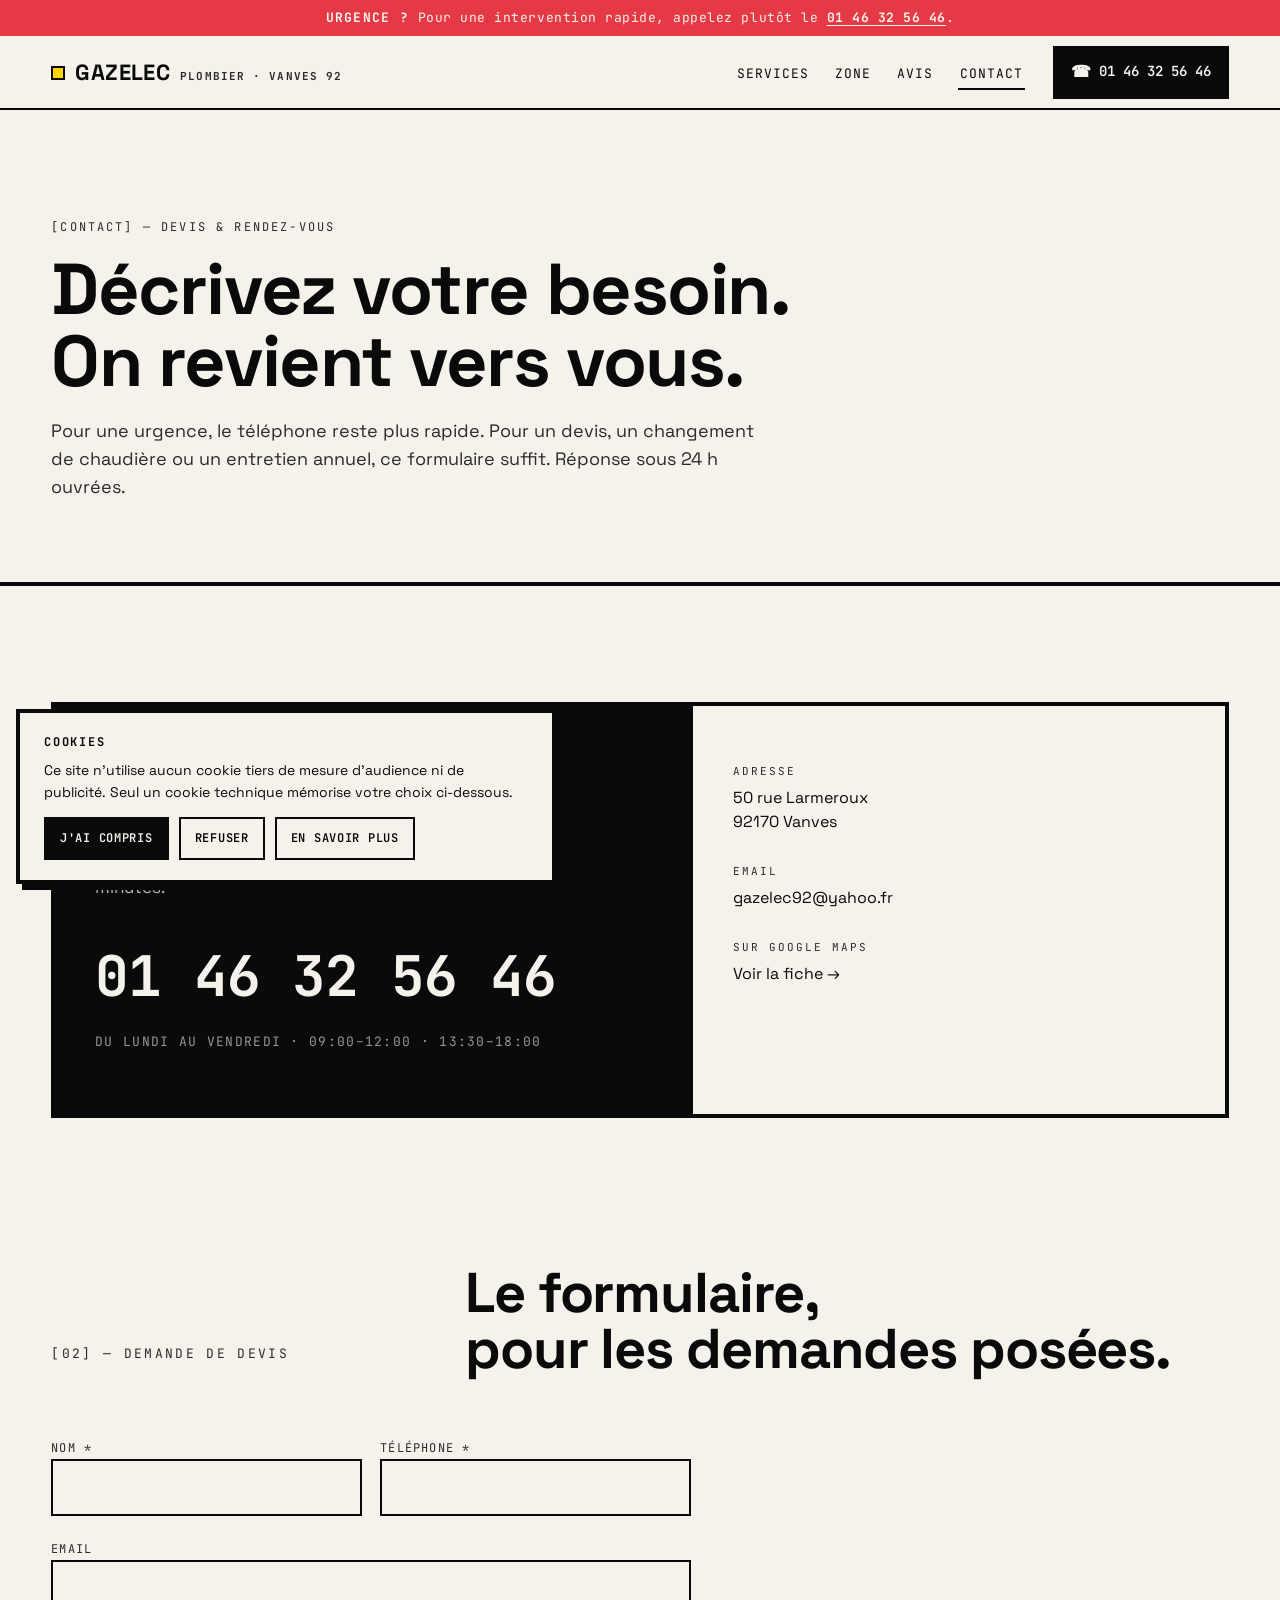
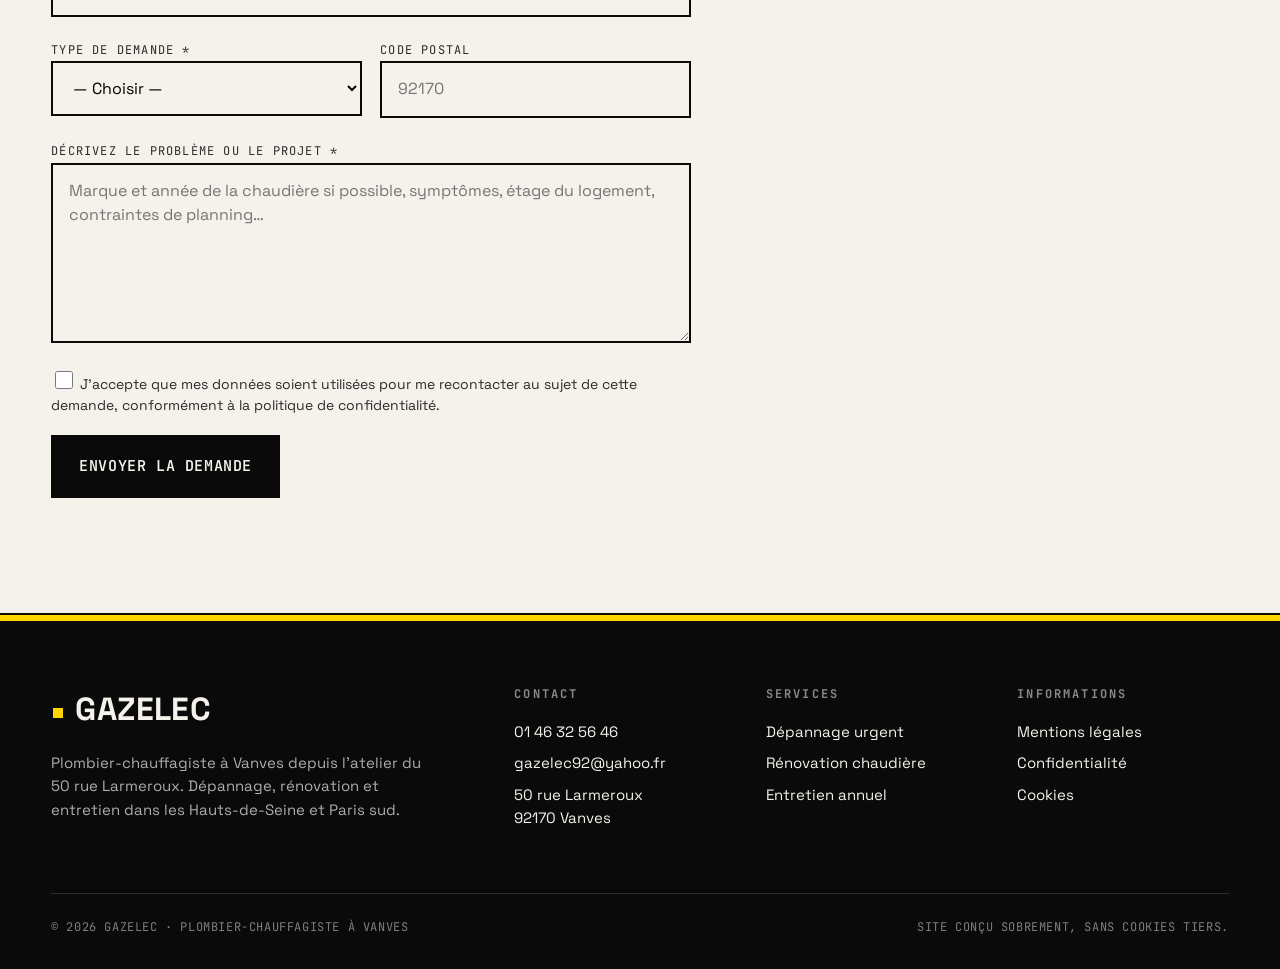
==== commit a43cdfe0: "feat: branchement Netlify Forms, vrais avis Google, données client - contact.html : formulaire Netli" ====
--- a/contact.html
+++ b/contact.html
@@ -6,7 +6,7 @@
 
   <title>Contact & devis | Gazelec — Plombier à Vanves</title>
   <meta name="description" content="Demandez un devis ou un rendez-vous à Gazelec, plombier-chauffagiste à Vanves. Réponse sous 24 h ouvrées. Tél. 01 46 32 56 46." />
-  <link rel="canonical" href="https://www.gazelec-vanves.fr/contact.html" />
+  <link rel="canonical" href="https://gazelec-vanves.fr/contact.html" />
 
   <meta property="og:type" content="website" />
   <meta property="og:title" content="Contact — Gazelec, plombier à Vanves" />
@@ -82,7 +82,7 @@
             </div>
             <div>
               <dt>Email</dt>
-              <dd><a href="mailto:contact@gazelec-vanves.fr">contact@gazelec-vanves.fr</a></dd>
+              <dd><a href="mailto:gazelec92@yahoo.fr">gazelec92@yahoo.fr</a></dd>
             </div>
             <div>
               <dt>Sur Google Maps</dt>
@@ -103,11 +103,25 @@
         </header>
 
         <!--
-          Formulaire de contact statique. À brancher sur un service d'envoi
-          (Formspree, Netlify Forms, ou backend custom) qui transmet l'email
-          à contact@gazelec-vanves.fr. Le honeypot "website" piège les bots.
+          Formulaire branché sur Netlify Forms.
+          - data-netlify="true" : Netlify intercepte le POST à la build.
+          - data-netlify-honeypot="bot-field" : champ piège invisible.
+          - Champ caché form-name : requis par Netlify pour identifier le form.
+          - Notifications email : à configurer côté dashboard Netlify
+            (Site → Forms → Settings → Form notifications → gazelec92@yahoo.fr).
+          - Redirection succès : /merci.html (page créée à part).
         -->
-        <form class="form fade-in" data-contact-form action="#" method="post" novalidate>
+        <form class="form fade-in"
+              name="contact"
+              method="POST"
+              data-netlify="true"
+              data-netlify-honeypot="bot-field"
+              action="/merci.html">
+          <input type="hidden" name="form-name" value="contact" />
+          <p class="form__honey" aria-hidden="true">
+            <label>Ne pas remplir : <input name="bot-field" tabindex="-1" autocomplete="off" /></label>
+          </p>
+
           <div class="form__row">
             <label>
               <span class="lbl">Nom *</span>
@@ -147,12 +161,6 @@
             <textarea name="message" required rows="6" placeholder="Marque et année de la chaudière si possible, symptômes, étage du logement, contraintes de planning…"></textarea>
           </label>
 
-          <!-- Honeypot anti-spam — invisible aux humains -->
-          <label class="form__honey" aria-hidden="true">
-            Site web (laisser vide)
-            <input type="text" name="website" tabindex="-1" autocomplete="off" />
-          </label>
-
           <label class="form__check">
             <input type="checkbox" name="rgpd" required />
             <span>J'accepte que mes données soient utilisées pour me recontacter au sujet de cette demande, conformément à la <a href="politique-confidentialite.html">politique de confidentialité</a>.</span>
@@ -161,8 +169,6 @@
           <div>
             <button type="submit" class="btn btn--primary">Envoyer la demande</button>
           </div>
-
-          <p class="form__status" data-form-status role="status" aria-live="polite"></p>
         </form>
       </div>
     </section>
@@ -182,7 +188,7 @@
           <h4>Contact</h4>
           <ul>
             <li><a href="tel:+33146325646">01 46 32 56 46</a></li>
-            <li><a href="mailto:contact@gazelec-vanves.fr">contact@gazelec-vanves.fr</a></li>
+            <li><a href="mailto:gazelec92@yahoo.fr">gazelec92@yahoo.fr</a></li>
             <li>50 rue Larmeroux<br />92170 Vanves</li>
           </ul>
         </div>
